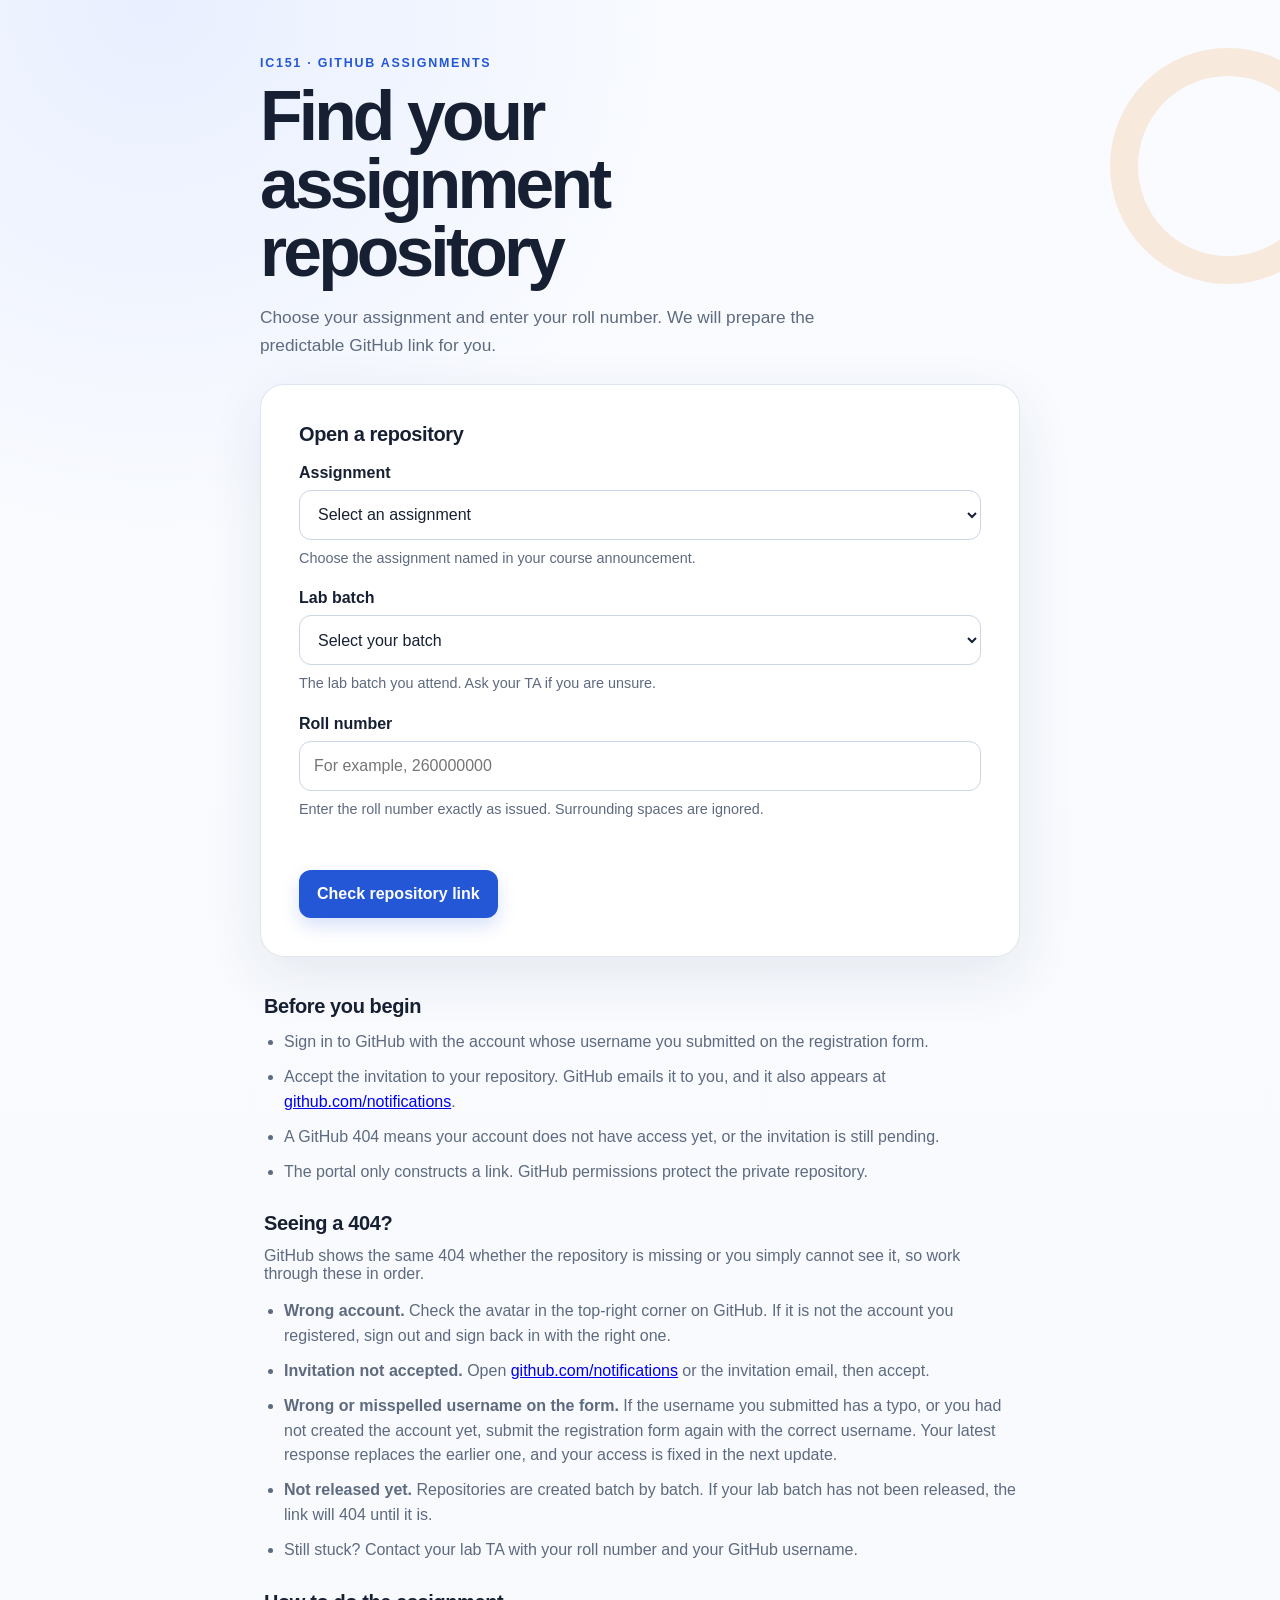
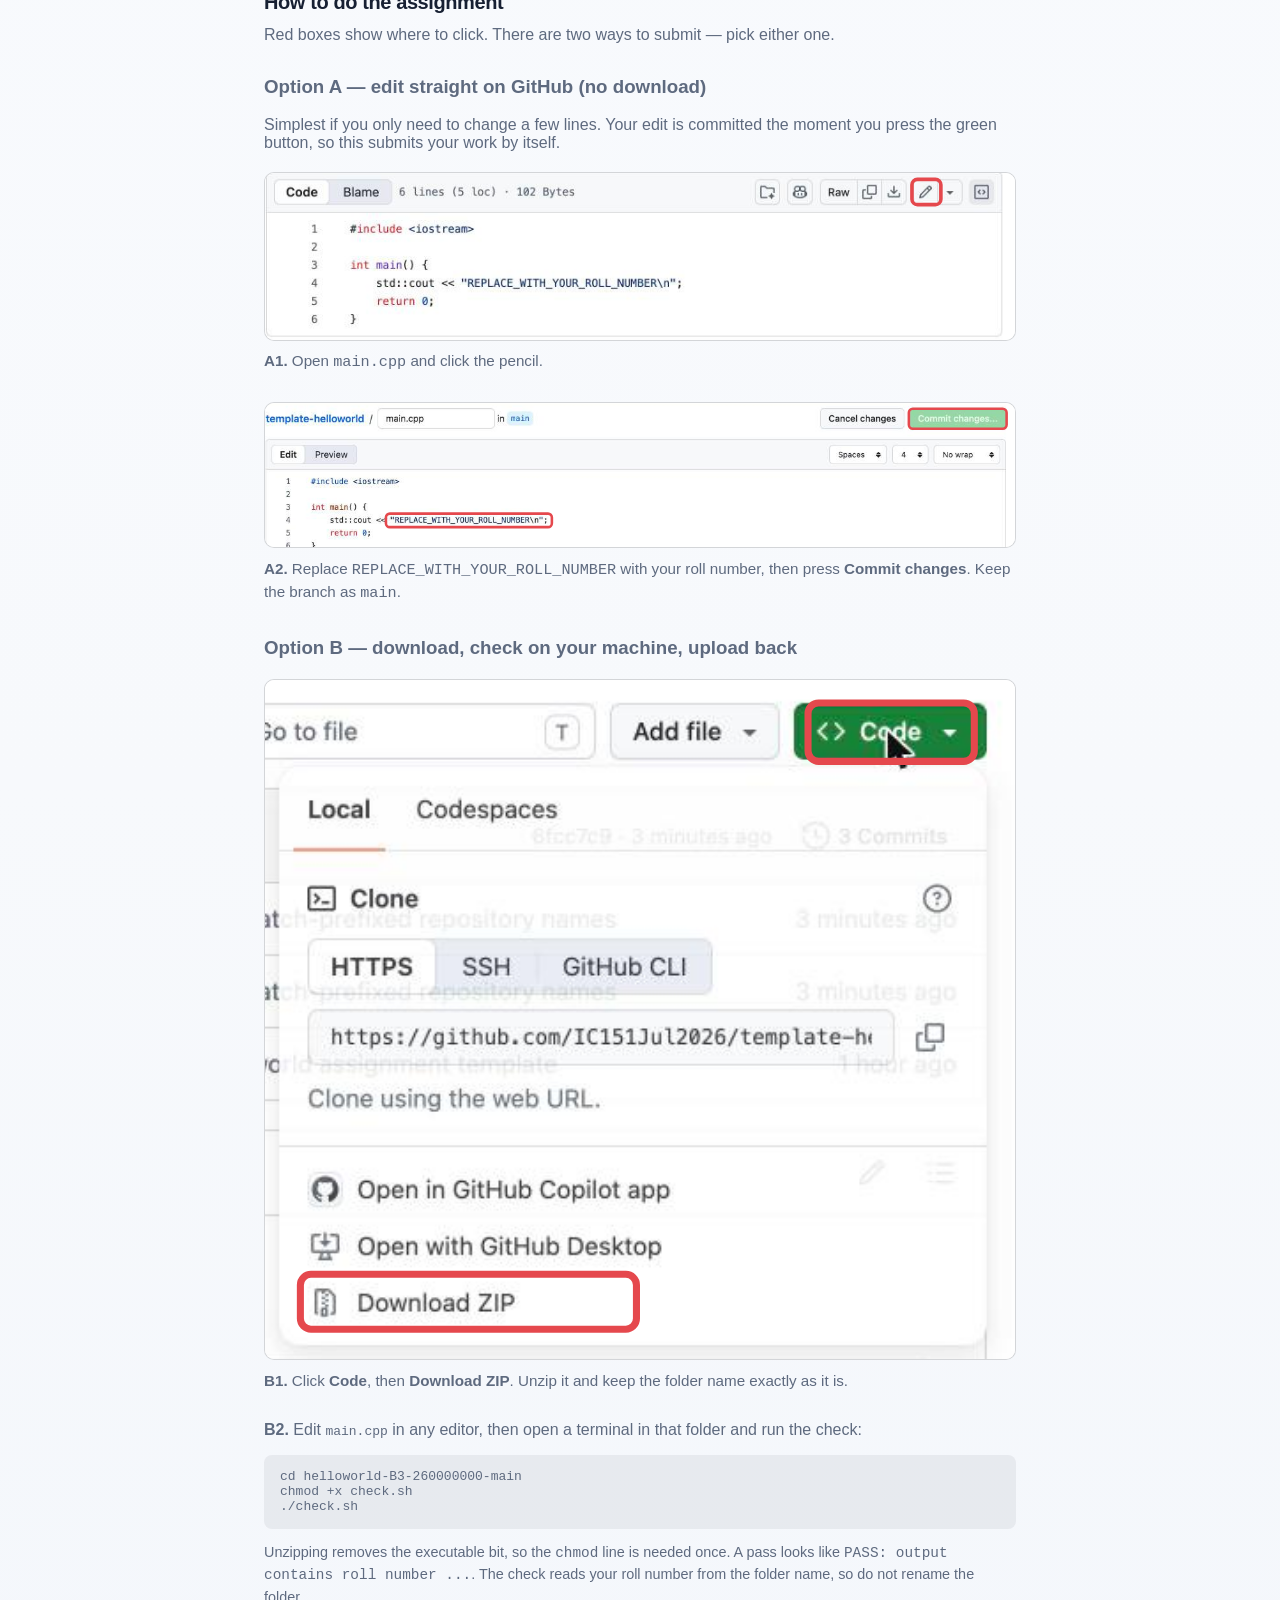
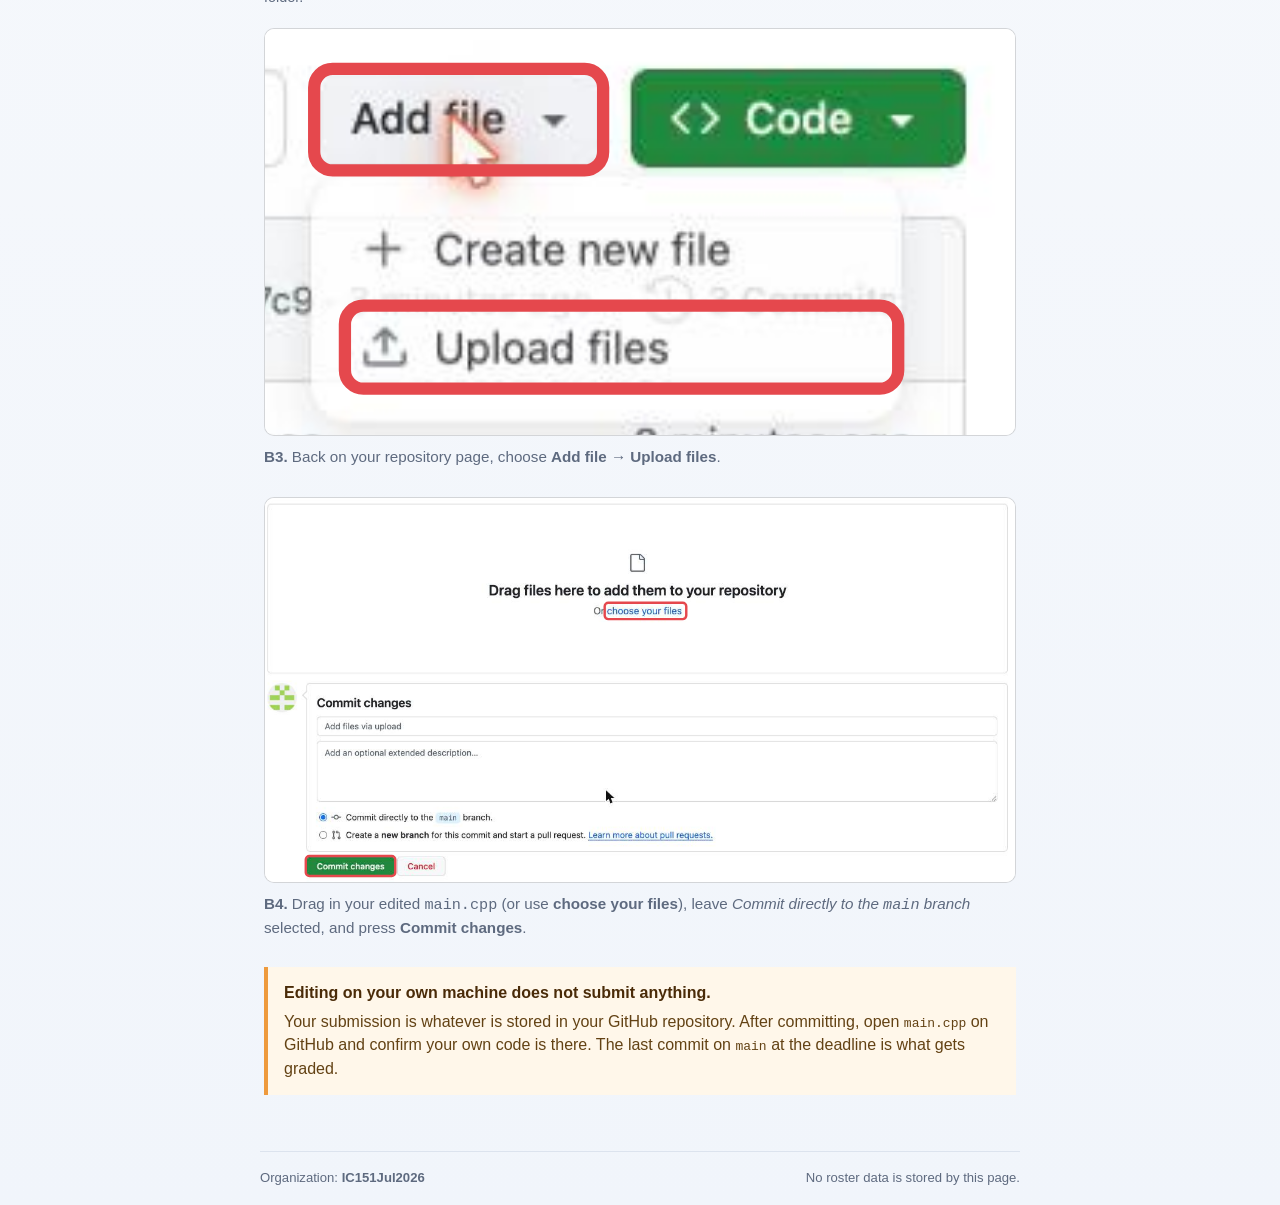
==== index.html @ ae9ca1c3 "Update assignment portal" ====
<!doctype html>
<html lang="en">
  <head>
    <meta charset="utf-8">
    <meta name="viewport" content="width=device-width, initial-scale=1">
    <meta name="description" content="IC151 assignment repository portal">
    <title>IC151 assignment portal</title>
    <link rel="stylesheet" href="styles.css">
  </head>
  <body>
    <main class="page-shell">
      <section class="hero" aria-labelledby="page-title">
        <p class="eyebrow">IC151 · GitHub assignments</p>
        <h1 id="page-title">Find your assignment repository</h1>
        <p class="intro">Choose your assignment and enter your roll number. We will prepare the predictable GitHub link for you.</p>
      </section>
      <section class="card" aria-labelledby="form-title">
        <h2 id="form-title">Open a repository</h2>
        <form id="repository-form" novalidate>
          <label for="assignment">Assignment</label>
          <select id="assignment" name="assignment" required>
            <option value="">Select an assignment</option>
          </select>
          <p id="assignment-help" class="field-help">Choose the assignment named in your course announcement.</p>
          <label for="batch">Lab batch</label>
          <select id="batch" name="batch" required><option value="">Select your batch</option><option value="A1">A1</option><option value="A2">A2</option><option value="A3">A3</option><option value="A4">A4</option><option value="B1">B1</option><option value="B2">B2</option><option value="B3">B3</option><option value="B4">B4</option></select>
          <p id="batch-help" class="field-help">The lab batch you attend. Ask your TA if you are unsure.</p>
          <label for="roll">Roll number</label>
          <input id="roll" name="roll" type="text" inputmode="text" autocomplete="off" spellcheck="false" placeholder="For example, 260000000" required aria-describedby="roll-help form-status">
          <p id="roll-help" class="field-help">Enter the roll number exactly as issued. Surrounding spaces are ignored.</p>
          <p id="form-status" class="status" role="status" aria-live="polite"></p>
          <button type="submit" class="primary-button">Check repository link</button>
        </form>
      </section>
      <section id="confirmation" class="card confirmation" aria-labelledby="confirmation-title" hidden>
        <p class="eyebrow">Confirm before opening</p>
        <h2 id="confirmation-title">Your private GitHub repository</h2>
        <p id="confirmation-copy"></p>
        <p class="repository-link-wrap"><a id="repository-link" href="#" target="_blank" rel="noopener noreferrer"></a></p>
        <div class="notice"><strong>Sign in with your registered GitHub account.</strong><span>If you have not accepted your repository invitation yet, GitHub may show a 404 until you do.</span></div>
        <div class="button-row"><button id="back-button" type="button" class="secondary-button">Back</button><a id="continue-link" class="primary-button button-link" href="#" target="_blank" rel="noopener noreferrer">Continue to GitHub</a></div>
      </section>
      <section class="instructions" aria-labelledby="instructions-title">
        <h2 id="instructions-title">Before you begin</h2>
        <ul>
          <li>Sign in to GitHub with the account whose username you submitted on the registration form.</li>
          <li>Accept the invitation to your repository. GitHub emails it to you, and it also appears at <a href="https://github.com/notifications" target="_blank" rel="noopener noreferrer">github.com/notifications</a>.</li>
          <li>A GitHub 404 means your account does not have access yet, or the invitation is still pending.</li>
          <li>The portal only constructs a link. GitHub permissions protect the private repository.</li>
        </ul>
      </section>
      <section class="instructions" aria-labelledby="trouble-title">
        <h2 id="trouble-title">Seeing a 404?</h2>
        <p>GitHub shows the same 404 whether the repository is missing or you simply cannot see it, so work through these in order.</p>
        <ul>
          <li><strong>Wrong account.</strong> Check the avatar in the top-right corner on GitHub. If it is not the account you registered, sign out and sign back in with the right one.</li>
          <li><strong>Invitation not accepted.</strong> Open <a href="https://github.com/notifications" target="_blank" rel="noopener noreferrer">github.com/notifications</a> or the invitation email, then accept.</li>
          <li><strong>Wrong or misspelled username on the form.</strong> If the username you submitted has a typo, or you had not created the account yet, submit the registration form again with the correct username. Your latest response replaces the earlier one, and your access is fixed in the next update.</li>
          <li><strong>Not released yet.</strong> Repositories are created batch by batch. If your lab batch has not been released, the link will 404 until it is.</li>
          <li>Still stuck? Contact your lab TA with your roll number and your GitHub username.</li>
        </ul>
      </section>
      <section class="instructions" aria-labelledby="howto-title">
        <h2 id="howto-title">How to do the assignment</h2>
        <p>Red boxes show where to click. There are two ways to submit &mdash; pick either one.</p>

        <h3>Option A &mdash; edit straight on GitHub (no download)</h3>
        <p>Simplest if you only need to change a few lines. Your edit is committed the moment you press the green button, so this submits your work by itself.</p>
        <figure class="shot">
          <svg viewBox="336 228 830 184" role="img" aria-label="The main.cpp file page with the pencil edit button highlighted">
            <image href="assets/edit-pencil.jpg" x="0" y="0" width="1504" height="755"></image>
            <rect fill="none" stroke="#e5484d" stroke-width="4" rx="6"x="1052" y="235" width="32" height="28"></rect>
          </svg>
          <figcaption><strong>A1.</strong> Open <code>main.cpp</code> and click the pencil.</figcaption>
        </figure>
        <figure class="shot">
          <svg viewBox="336 108 1166 224" role="img" aria-label="The GitHub editor with the placeholder text and the Commit changes button highlighted">
            <image href="assets/edit-editor.jpg" x="0" y="0" width="1504" height="755"></image>
            <rect fill="none" stroke="#e5484d" stroke-width="4" rx="6"x="524" y="280" width="258" height="21"></rect>
            <rect fill="none" stroke="#e5484d" stroke-width="4" rx="6"x="1337" y="117" width="152" height="31"></rect>
          </svg>
          <figcaption><strong>A2.</strong> Replace <code>REPLACE_WITH_YOUR_ROLL_NUMBER</code> with your roll number, then press <strong>Commit changes</strong>. Keep the branch as <code>main</code>.</figcaption>
        </figure>

        <h3>Option B &mdash; download, check on your machine, upload back</h3>
        <figure class="shot">
          <svg viewBox="640 180 424 384" role="img" aria-label="The Code button expanded with Download ZIP highlighted">
            <image href="assets/download-zip.jpg" x="0" y="0" width="1504" height="756"></image>
            <rect fill="none" stroke="#e5484d" stroke-width="4" rx="6"x="947" y="193" width="94" height="33"></rect>
            <rect fill="none" stroke="#e5484d" stroke-width="4" rx="6"x="660" y="516" width="190" height="31"></rect>
          </svg>
          <figcaption><strong>B1.</strong> Click <strong>Code</strong>, then <strong>Download ZIP</strong>. Unzip it and keep the folder name exactly as it is.</figcaption>
        </figure>
        <p><strong>B2.</strong> Edit <code>main.cpp</code> in any editor, then open a terminal in that folder and run the check:</p>
        <pre><code>cd helloworld-B3-260000000-main
chmod +x check.sh
./check.sh</code></pre>
        <p class="field-help">Unzipping removes the executable bit, so the <code>chmod</code> line is needed once. A pass looks like <code>PASS: output contains roll number ...</code>. The check reads your roll number from the folder name, so do not rename the folder.</p>
        <figure class="shot">
          <svg viewBox="820 180 244 132" role="img" aria-label="The Add file menu with Upload files highlighted">
            <image href="assets/upload-files.jpg" x="0" y="0" width="1504" height="756"></image>
            <rect fill="none" stroke="#e5484d" stroke-width="4" rx="6"x="836" y="193" width="94" height="33"></rect>
            <rect fill="none" stroke="#e5484d" stroke-width="4" rx="6"x="846" y="270" width="180" height="27"></rect>
          </svg>
          <figcaption><strong>B3.</strong> Back on your repository page, choose <strong>Add file &rarr; Upload files</strong>.</figcaption>
        </figure>
        <figure class="shot">
          <svg viewBox="140 20 1232 632" role="img" aria-label="The upload page with the file chooser and the Commit changes button highlighted">
            <image href="assets/commit-upload.jpg" x="0" y="0" width="1504" height="755"></image>
            <rect fill="none" stroke="#e5484d" stroke-width="4" rx="6"x="698" y="192" width="134" height="27"></rect>
            <rect fill="none" stroke="#e5484d" stroke-width="4" rx="6"x="207" y="608" width="147" height="33"></rect>
          </svg>
          <figcaption><strong>B4.</strong> Drag in your edited <code>main.cpp</code> (or use <strong>choose your files</strong>), leave <em>Commit directly to the <code>main</code> branch</em> selected, and press <strong>Commit changes</strong>.</figcaption>
        </figure>

        <div class="notice">
          <strong>Editing on your own machine does not submit anything.</strong>
          <span>Your submission is whatever is stored in your GitHub repository. After committing, open <code>main.cpp</code> on GitHub and confirm your own code is there. The last commit on <code>main</code> at the deadline is what gets graded.</span>
        </div>
      </section>
      <footer><span>Organization: <strong>IC151Jul2026</strong></span><span>No roster data is stored by this page.</span></footer>
    </main>
    <script>window.PORTAL_CONFIG = {organization: "IC151Jul2026", courseName: "IC151", assignments: [{"id":"helloworld","title":"Hello World"}], repositoryPattern: "{assignment}-{batch}-{roll}", batches: ["A1","A2","A3","A4","B1","B2","B3","B4"]};</script>
    <script src="app.js" defer></script>
  </body>
</html>
---- styles.css ----
:root {
  color-scheme: light;
  --ink: #172033;
  --muted: #5e6a7f;
  --line: #dce3ee;
  --paper: #f7f9fc;
  --card: #ffffff;
  --blue: #2457d6;
  --blue-dark: #1742ae;
  --blue-soft: #eaf0ff;
  --orange: #ee9a3d;
  --danger: #b42318;
  font-family: Inter, ui-sans-serif, -apple-system, BlinkMacSystemFont, "Segoe UI", sans-serif;
}

* { box-sizing: border-box; }

body {
  margin: 0;
  min-width: 320px;
  color: var(--ink);
  background:
    radial-gradient(circle at 12% 0%, #e9efff 0, transparent 34rem),
    linear-gradient(180deg, #f9fbff 0%, var(--paper) 54%, #f1f5fb 100%);
}

body::before {
  content: "";
  position: fixed;
  width: 180px;
  height: 180px;
  right: -66px;
  top: 48px;
  border: 28px solid rgba(238, 154, 61, .18);
  border-radius: 50%;
  pointer-events: none;
}

.page-shell {
  width: min(100% - 32px, 760px);
  margin: 0 auto;
  padding: 56px 0 28px;
}

.hero { margin-bottom: 24px; }

.eyebrow {
  margin: 0 0 12px;
  color: var(--blue);
  font-size: .78rem;
  font-weight: 800;
  letter-spacing: .14em;
  text-transform: uppercase;
}

h1, h2, p { margin-top: 0; }

h1 {
  max-width: 630px;
  margin-bottom: 16px;
  font-size: clamp(2.15rem, 6vw, 4.35rem);
  line-height: .98;
  letter-spacing: -.055em;
}

h2 {
  margin-bottom: 18px;
  font-size: 1.25rem;
  letter-spacing: -.02em;
}

.intro {
  max-width: 570px;
  margin-bottom: 0;
  color: var(--muted);
  font-size: 1.08rem;
  line-height: 1.65;
}

.card {
  position: relative;
  margin-bottom: 20px;
  padding: clamp(22px, 5vw, 38px);
  border: 1px solid rgba(220, 227, 238, .88);
  border-radius: 24px;
  background: rgba(255, 255, 255, .92);
  box-shadow: 0 18px 55px rgba(30, 52, 92, .09);
}

label {
  display: block;
  margin: 20px 0 8px;
  font-weight: 750;
}

label:first-of-type { margin-top: 0; }

select, input {
  width: 100%;
  min-height: 50px;
  padding: 12px 14px;
  border: 1px solid #cbd5e3;
  border-radius: 12px;
  color: var(--ink);
  background: #fff;
  font: inherit;
  font-size: 1rem;
}

select:focus, input:focus, button:focus-visible, a:focus-visible {
  outline: 3px solid rgba(36, 87, 214, .25);
  outline-offset: 2px;
  border-color: var(--blue);
}

select:disabled { color: var(--muted); background: #f3f5f8; }

.field-help {
  margin: 8px 0 0;
  color: var(--muted);
  font-size: .9rem;
  line-height: 1.5;
}

.status {
  min-height: 24px;
  margin: 18px 0 8px;
  color: var(--muted);
  font-size: .92rem;
}

.status.error { color: var(--danger); font-weight: 650; }

button, .button-link {
  display: inline-flex;
  align-items: center;
  justify-content: center;
  min-height: 48px;
  padding: 12px 18px;
  border: 0;
  border-radius: 12px;
  font: inherit;
  font-weight: 750;
  text-decoration: none;
  cursor: pointer;
  transition: transform .15s ease, background .15s ease, box-shadow .15s ease;
}

button:hover, .button-link:hover { transform: translateY(-1px); }

.primary-button {
  color: #fff;
  background: var(--blue);
  box-shadow: 0 8px 18px rgba(36, 87, 214, .18);
}

.primary-button:hover { background: var(--blue-dark); }

.secondary-button {
  color: var(--blue-dark);
  background: var(--blue-soft);
}

.confirmation h2 { margin-bottom: 10px; }
.confirmation p:not(.eyebrow) { color: var(--muted); line-height: 1.55; }

.repository-link-wrap {
  overflow-wrap: anywhere;
  margin: 20px 0;
  padding: 14px;
  border-radius: 12px;
  background: #f2f5fa;
}

.repository-link-wrap a { color: var(--blue-dark); font-weight: 700; }

.notice {
  display: grid;
  gap: 5px;
  margin: 18px 0 22px;
  padding: 14px 16px;
  border-left: 4px solid var(--orange);
  color: #634214;
  background: #fff7ea;
  line-height: 1.45;
}

.notice strong { color: #4a2b08; }

.button-row { display: flex; flex-wrap: wrap; gap: 12px; }

.instructions {
  padding: 18px 4px 10px;
  color: var(--muted);
}

.instructions h2 { color: var(--ink); margin-bottom: 12px; }

.instructions ul {
  display: grid;
  gap: 10px;
  margin: 0;
  padding-left: 20px;
  line-height: 1.55;
}

footer {
  display: flex;
  flex-wrap: wrap;
  justify-content: space-between;
  gap: 12px 24px;
  margin-top: 24px;
  padding-top: 18px;
  border-top: 1px solid var(--line);
  color: var(--muted);
  font-size: .82rem;
}

@media (max-width: 520px) {
  .page-shell { width: min(100% - 24px, 760px); padding-top: 34px; }
  .card { border-radius: 18px; }
  .button-row > * { width: 100%; }
  footer { display: grid; }
}

@media (prefers-reduced-motion: reduce) {
  *, *::before, *::after { scroll-behavior: auto !important; transition: none !important; }
}

/* Screenshot walkthrough. Figures are SVG so the red pointers stay sharp at any
   width and the crop is just a viewBox -- no image editing step to redo. */
.shot {
  margin: 1.25rem 0 1.75rem;
}

.shot svg {
  display: block;
  width: 100%;
  height: auto;
  border: 1px solid rgba(15, 23, 42, 0.18);
  border-radius: 10px;
  background: #fff;
}

.shot .hi {
  fill: none;
  stroke: #e5484d;
  stroke-width: 4;
  rx: 6;
}

.shot figcaption {
  margin-top: 0.6rem;
  font-size: 0.95rem;
  line-height: 1.5;
}

.instructions h3 {
  margin-top: 2rem;
}

.instructions pre {
  overflow-x: auto;
  padding: 0.9rem 1rem;
  border-radius: 8px;
  background: rgba(15, 23, 42, 0.06);
}

@media (prefers-color-scheme: dark) {
  .shot svg { border-color: rgba(148, 163, 184, 0.35); }
  .instructions pre { background: rgba(148, 163, 184, 0.14); }
}
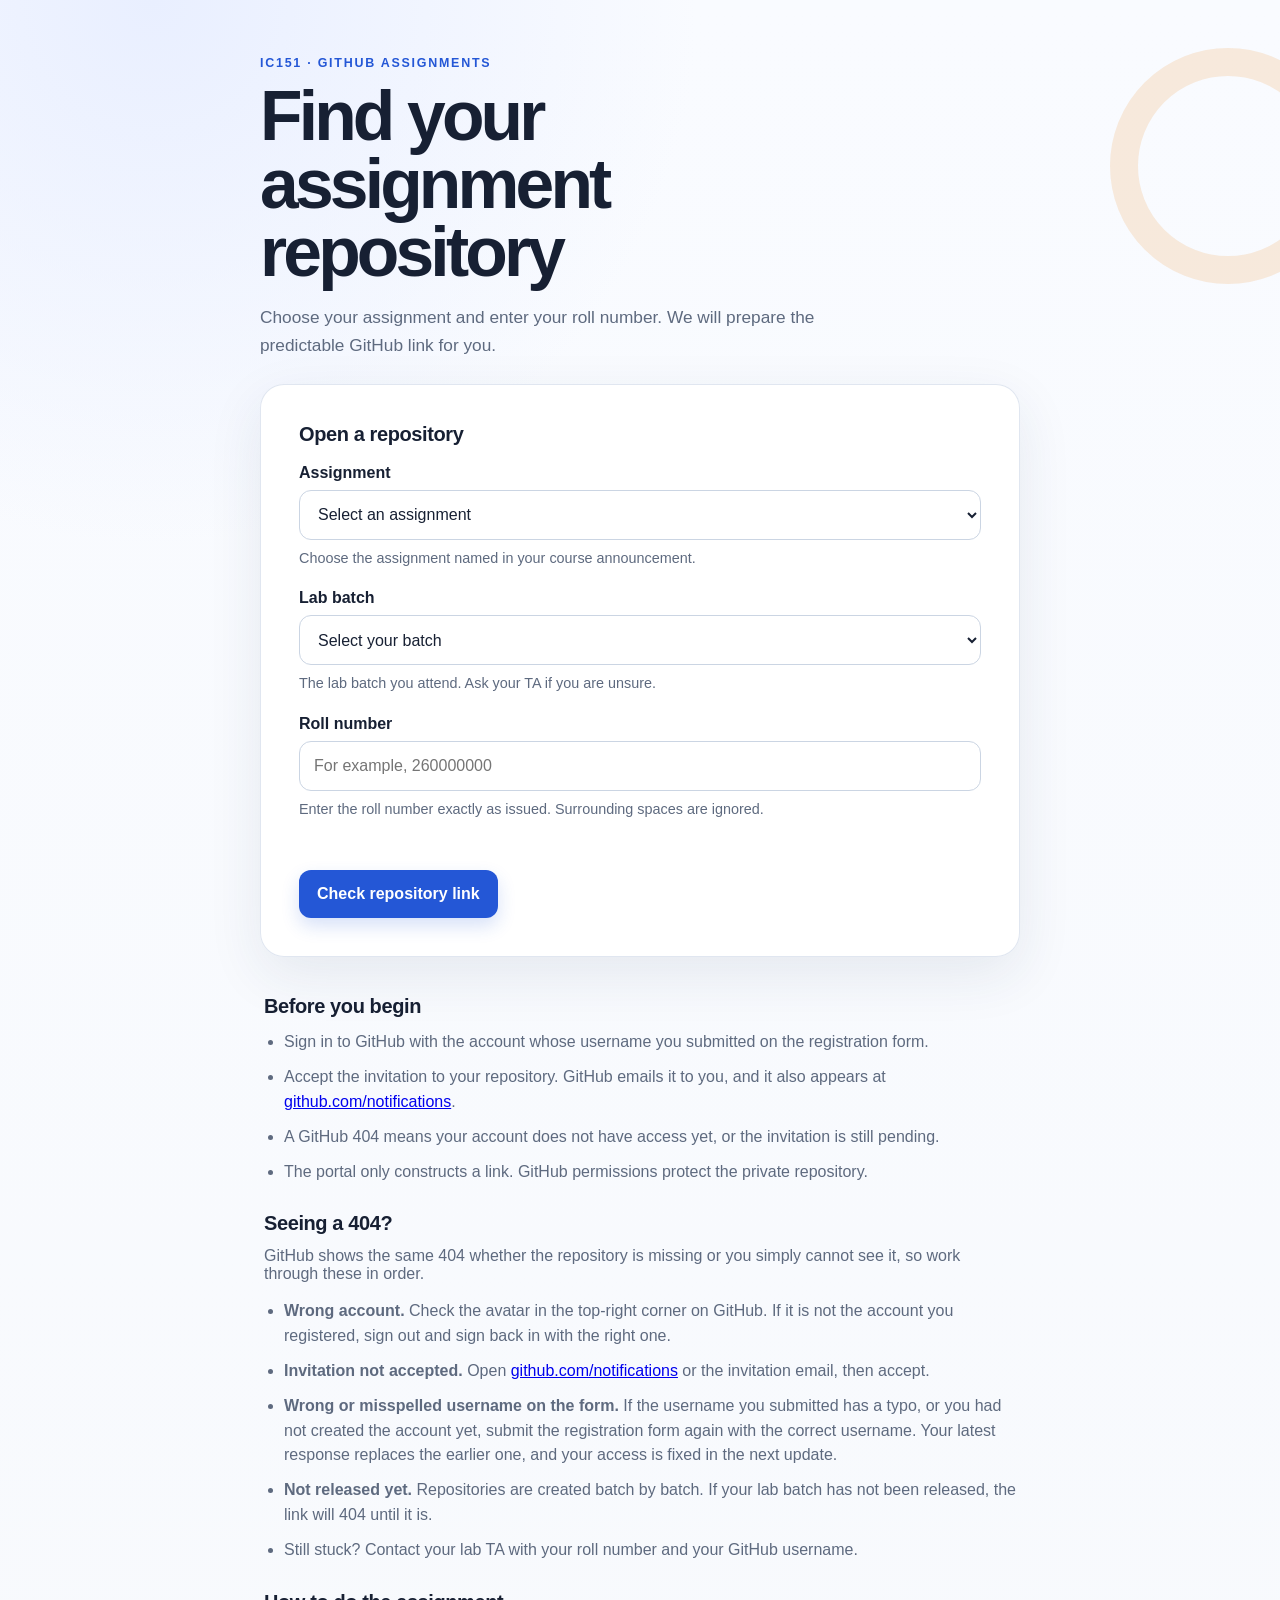
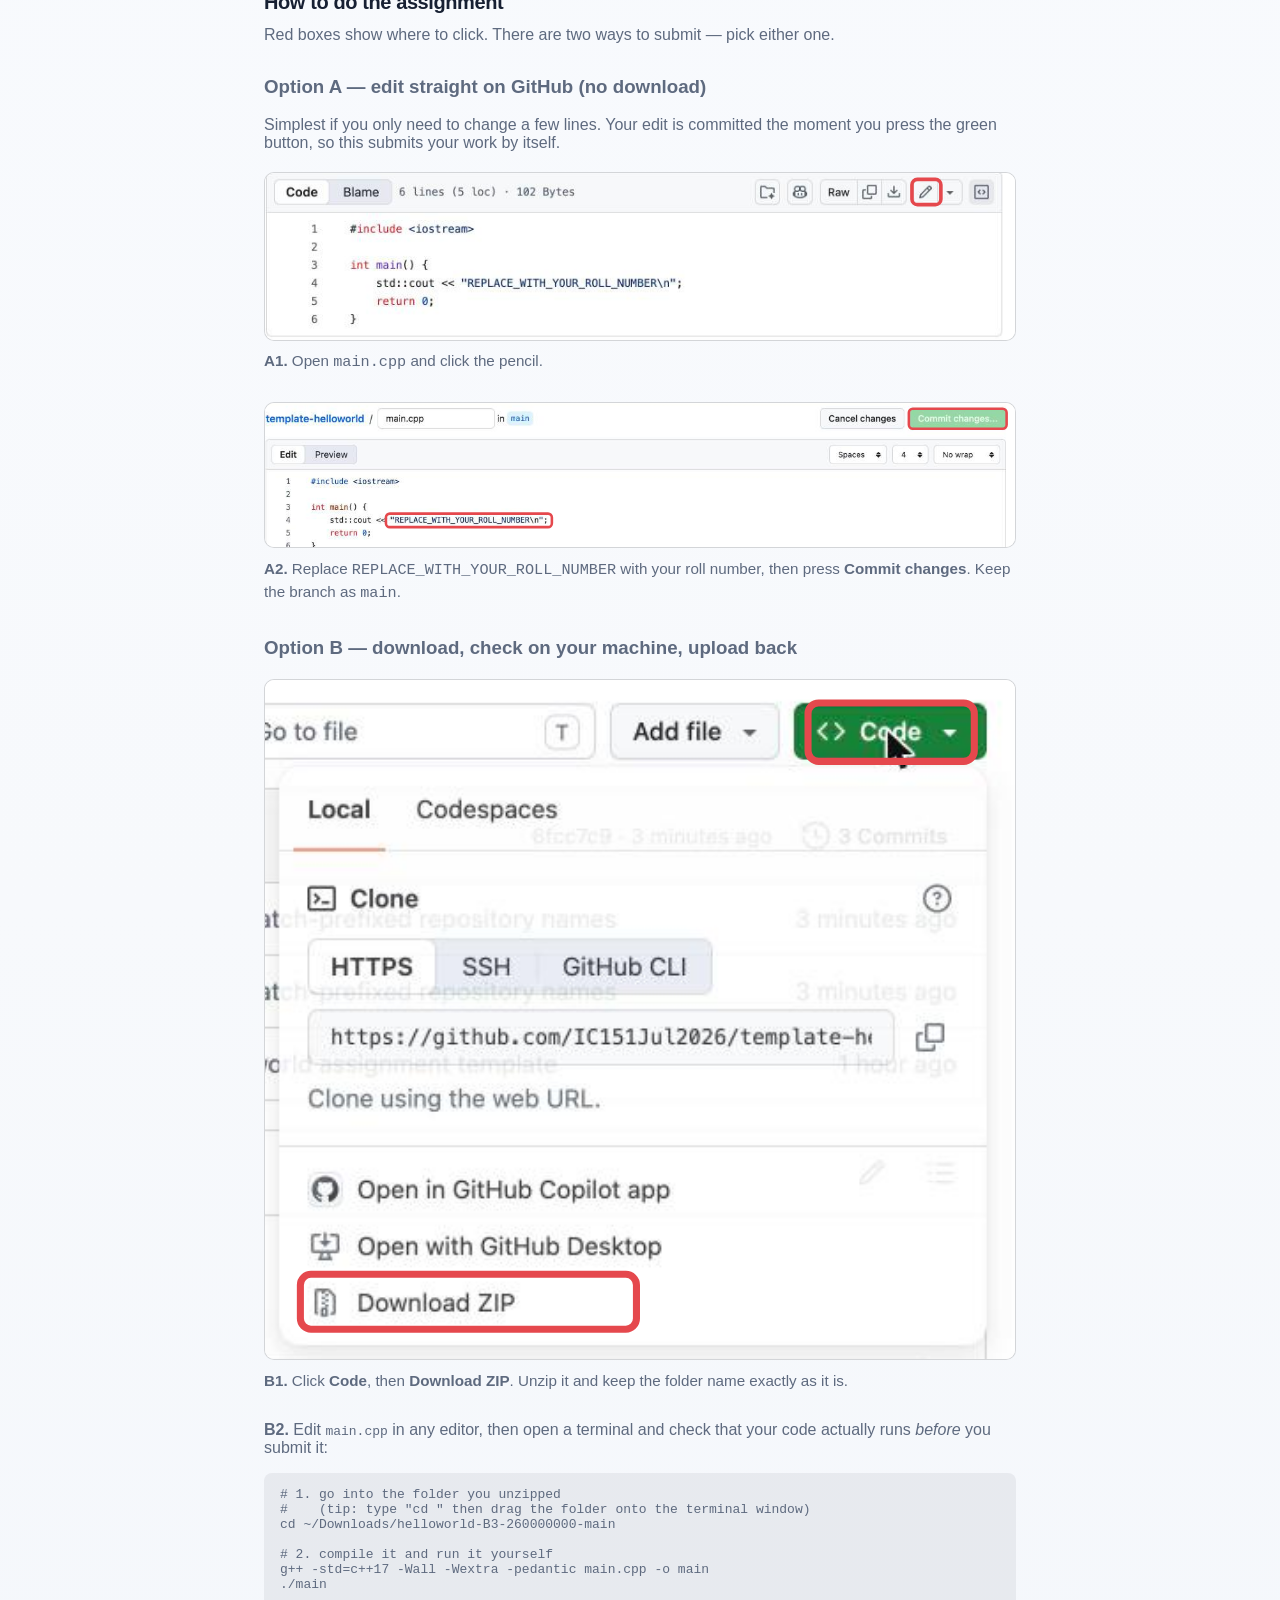
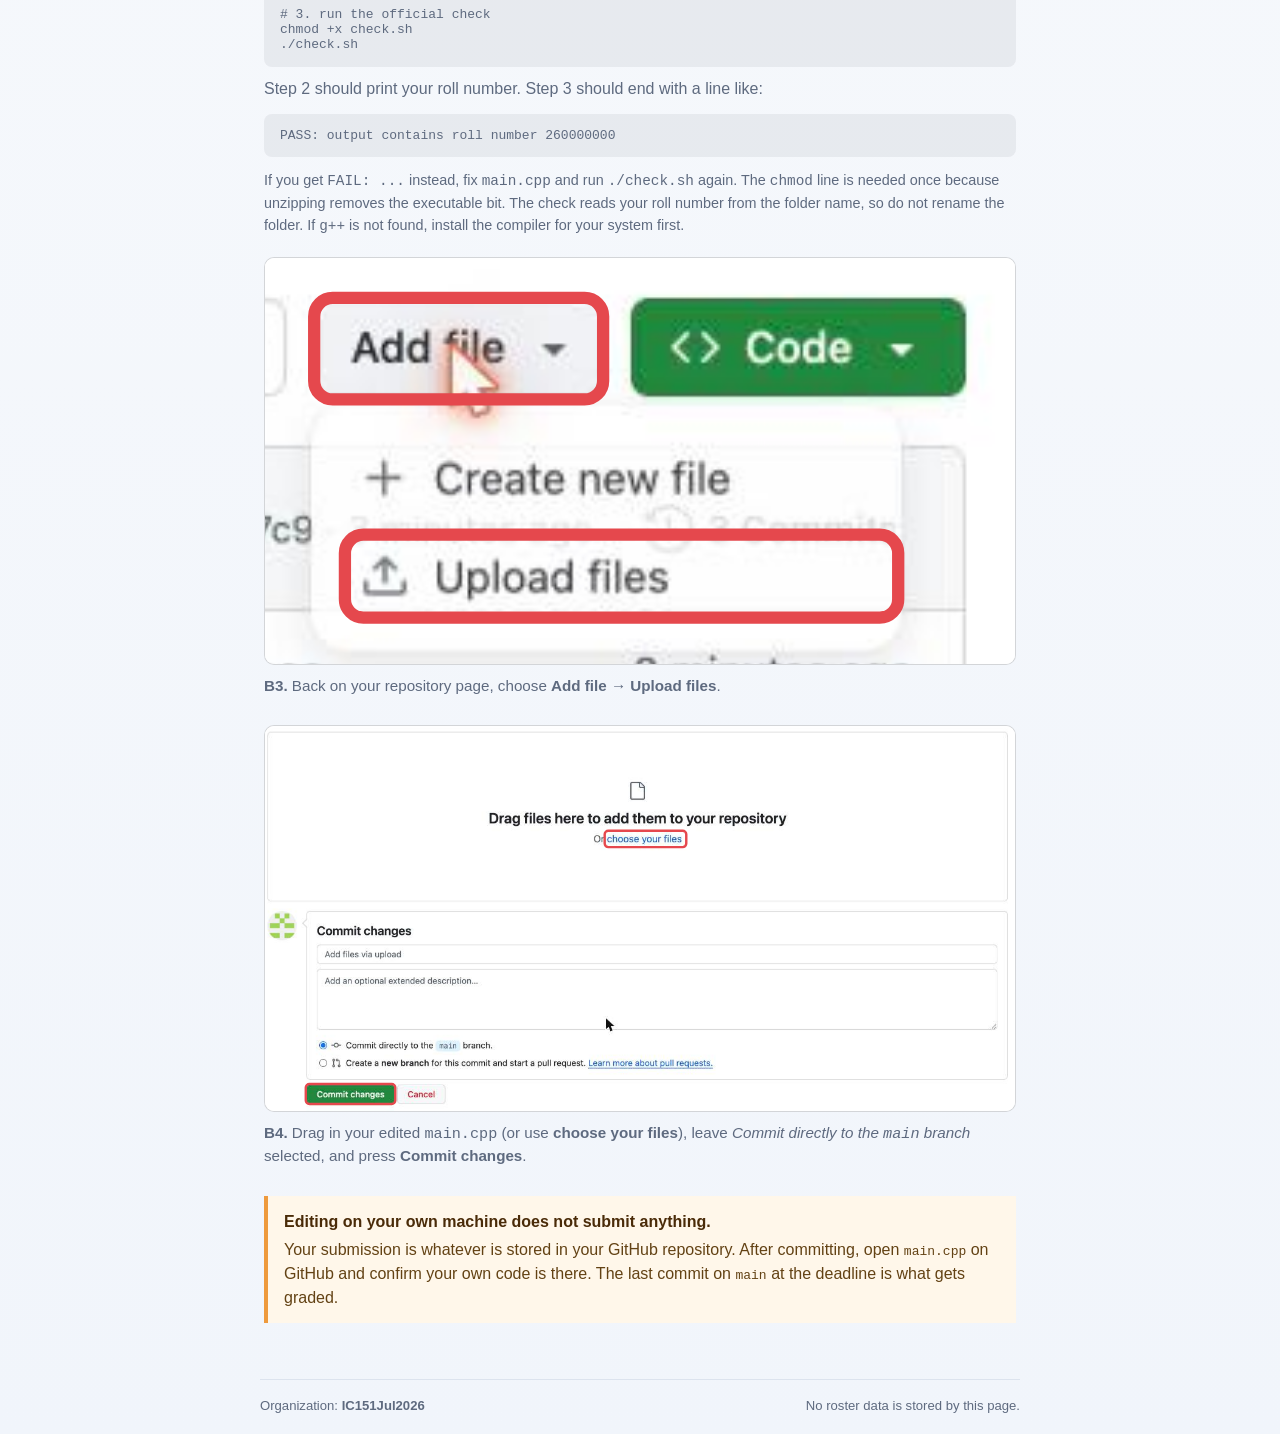
==== commit e44b6347: "Update assignment portal" ====
--- a/index.html
+++ b/index.html
@@ -91,11 +91,21 @@
           </svg>
           <figcaption><strong>B1.</strong> Click <strong>Code</strong>, then <strong>Download ZIP</strong>. Unzip it and keep the folder name exactly as it is.</figcaption>
         </figure>
-        <p><strong>B2.</strong> Edit <code>main.cpp</code> in any editor, then open a terminal in that folder and run the check:</p>
-        <pre><code>cd helloworld-B3-260000000-main
+        <p><strong>B2.</strong> Edit <code>main.cpp</code> in any editor, then open a terminal and check that your code actually runs <em>before</em> you submit it:</p>
+        <pre><code># 1. go into the folder you unzipped
+#    (tip: type "cd " then drag the folder onto the terminal window)
+cd ~/Downloads/helloworld-B3-260000000-main
+
+# 2. compile it and run it yourself
+g++ -std=c++17 -Wall -Wextra -pedantic main.cpp -o main
+./main
+
+# 3. run the official check
 chmod +x check.sh
 ./check.sh</code></pre>
-        <p class="field-help">Unzipping removes the executable bit, so the <code>chmod</code> line is needed once. A pass looks like <code>PASS: output contains roll number ...</code>. The check reads your roll number from the folder name, so do not rename the folder.</p>
+        <p>Step 2 should print your roll number. Step 3 should end with a line like:</p>
+        <pre><code>PASS: output contains roll number 260000000</code></pre>
+        <p class="field-help">If you get <code>FAIL: ...</code> instead, fix <code>main.cpp</code> and run <code>./check.sh</code> again. The <code>chmod</code> line is needed once because unzipping removes the executable bit. The check reads your roll number from the folder name, so do not rename the folder. If <code>g++</code> is not found, install the compiler for your system first.</p>
         <figure class="shot">
           <svg viewBox="820 180 244 132" role="img" aria-label="The Add file menu with Upload files highlighted">
             <image href="assets/upload-files.jpg" x="0" y="0" width="1504" height="756"></image>
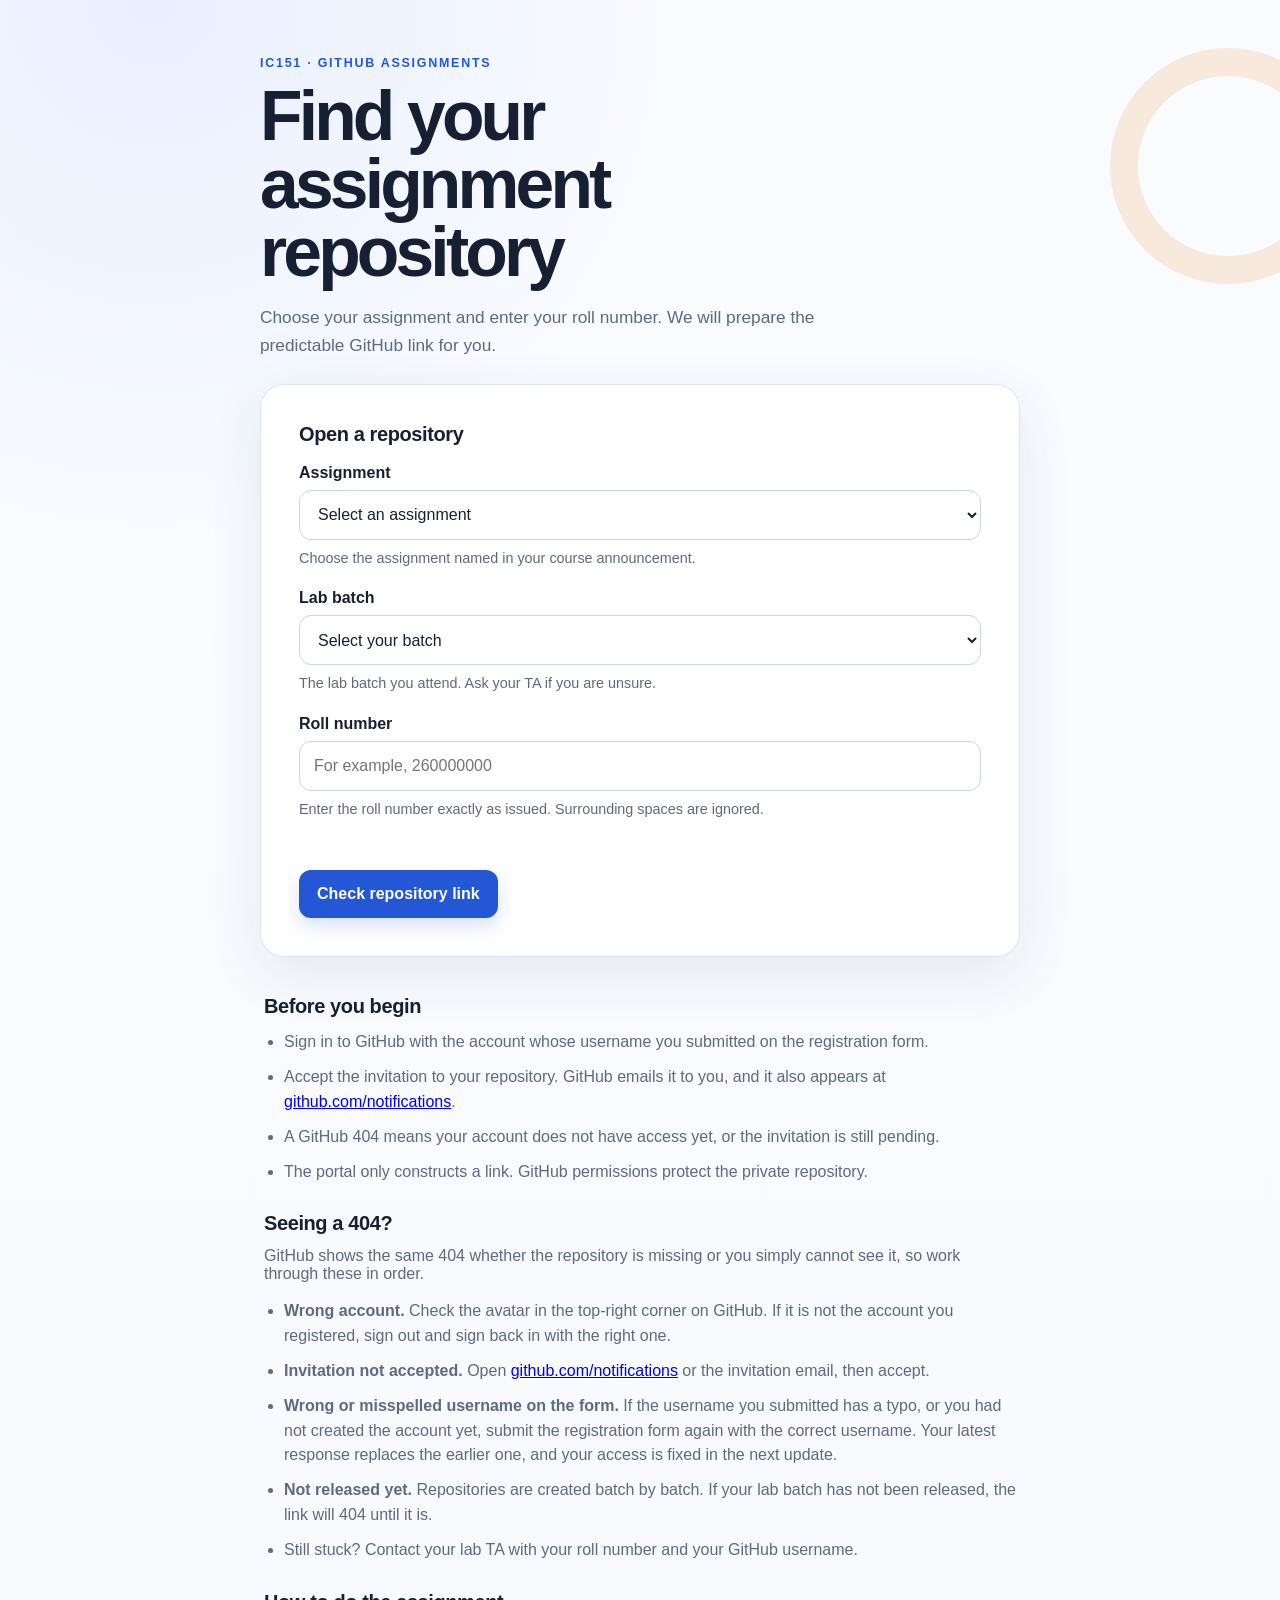
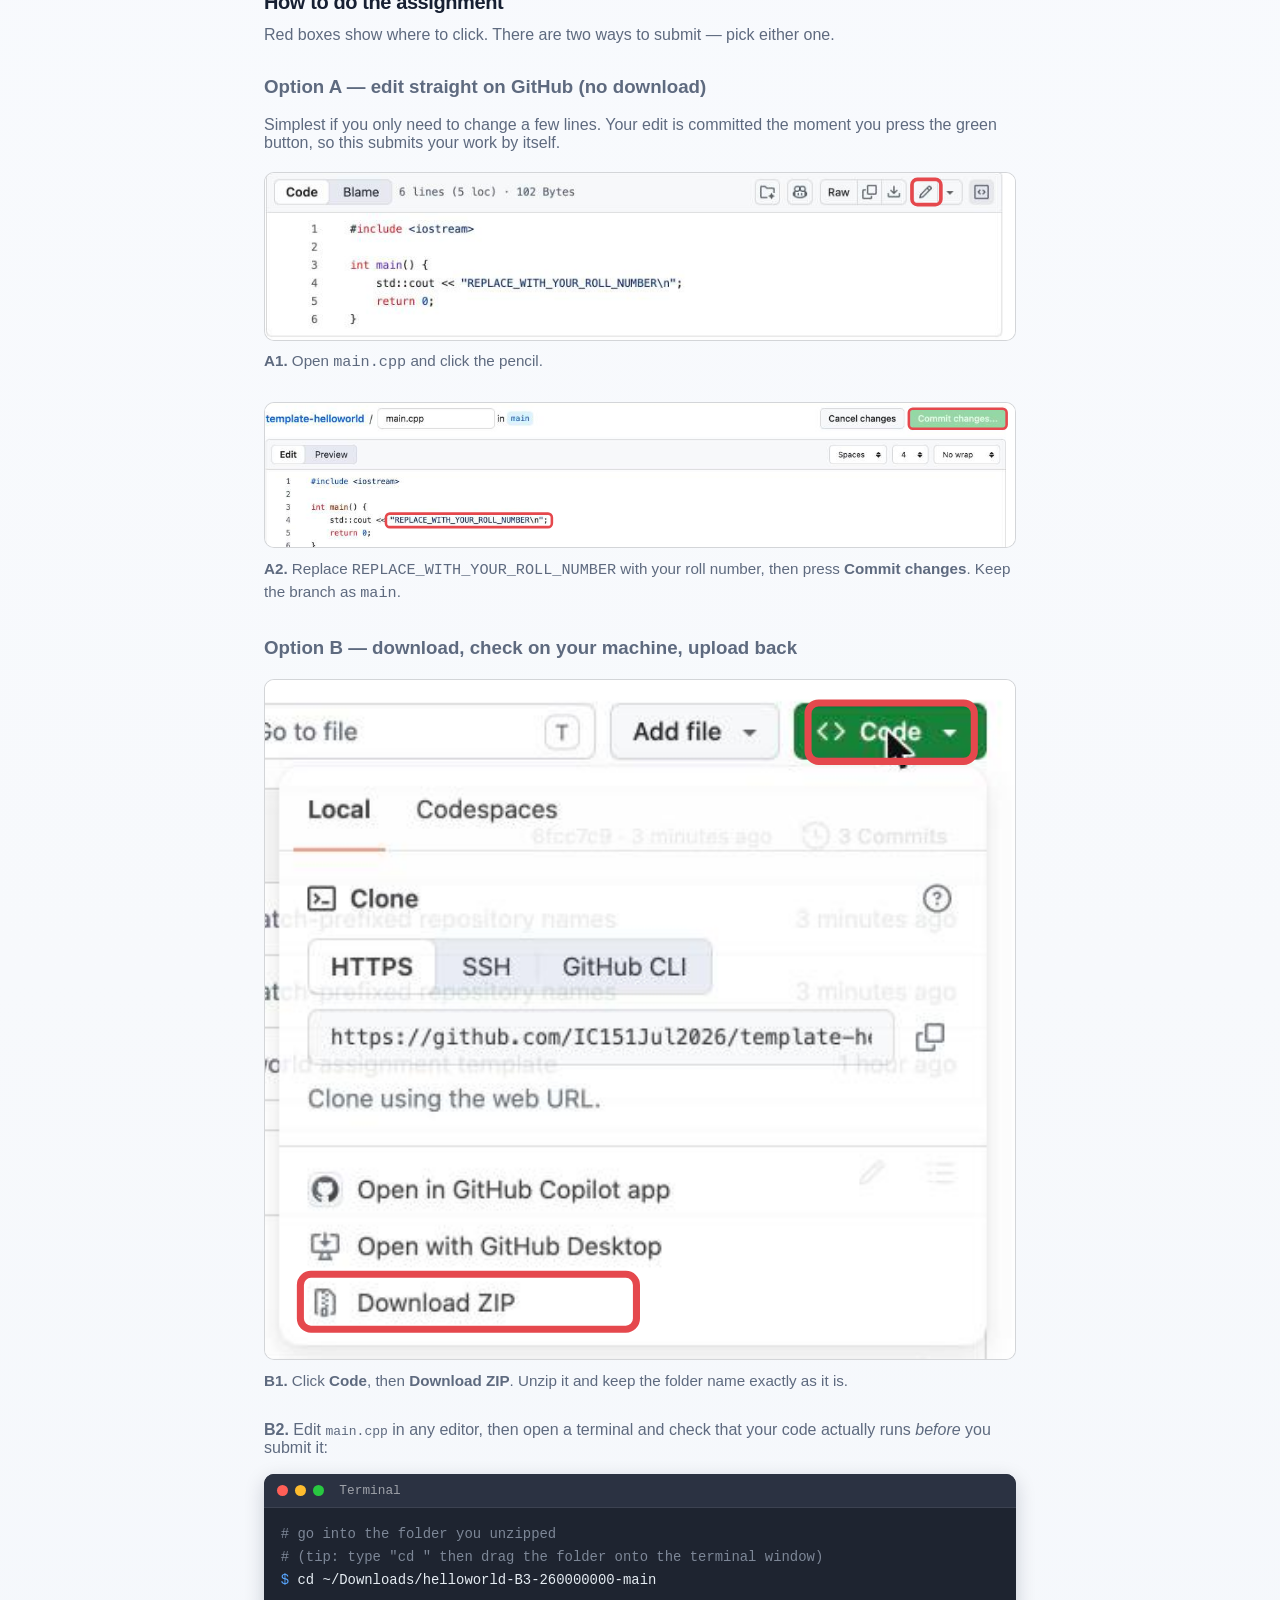
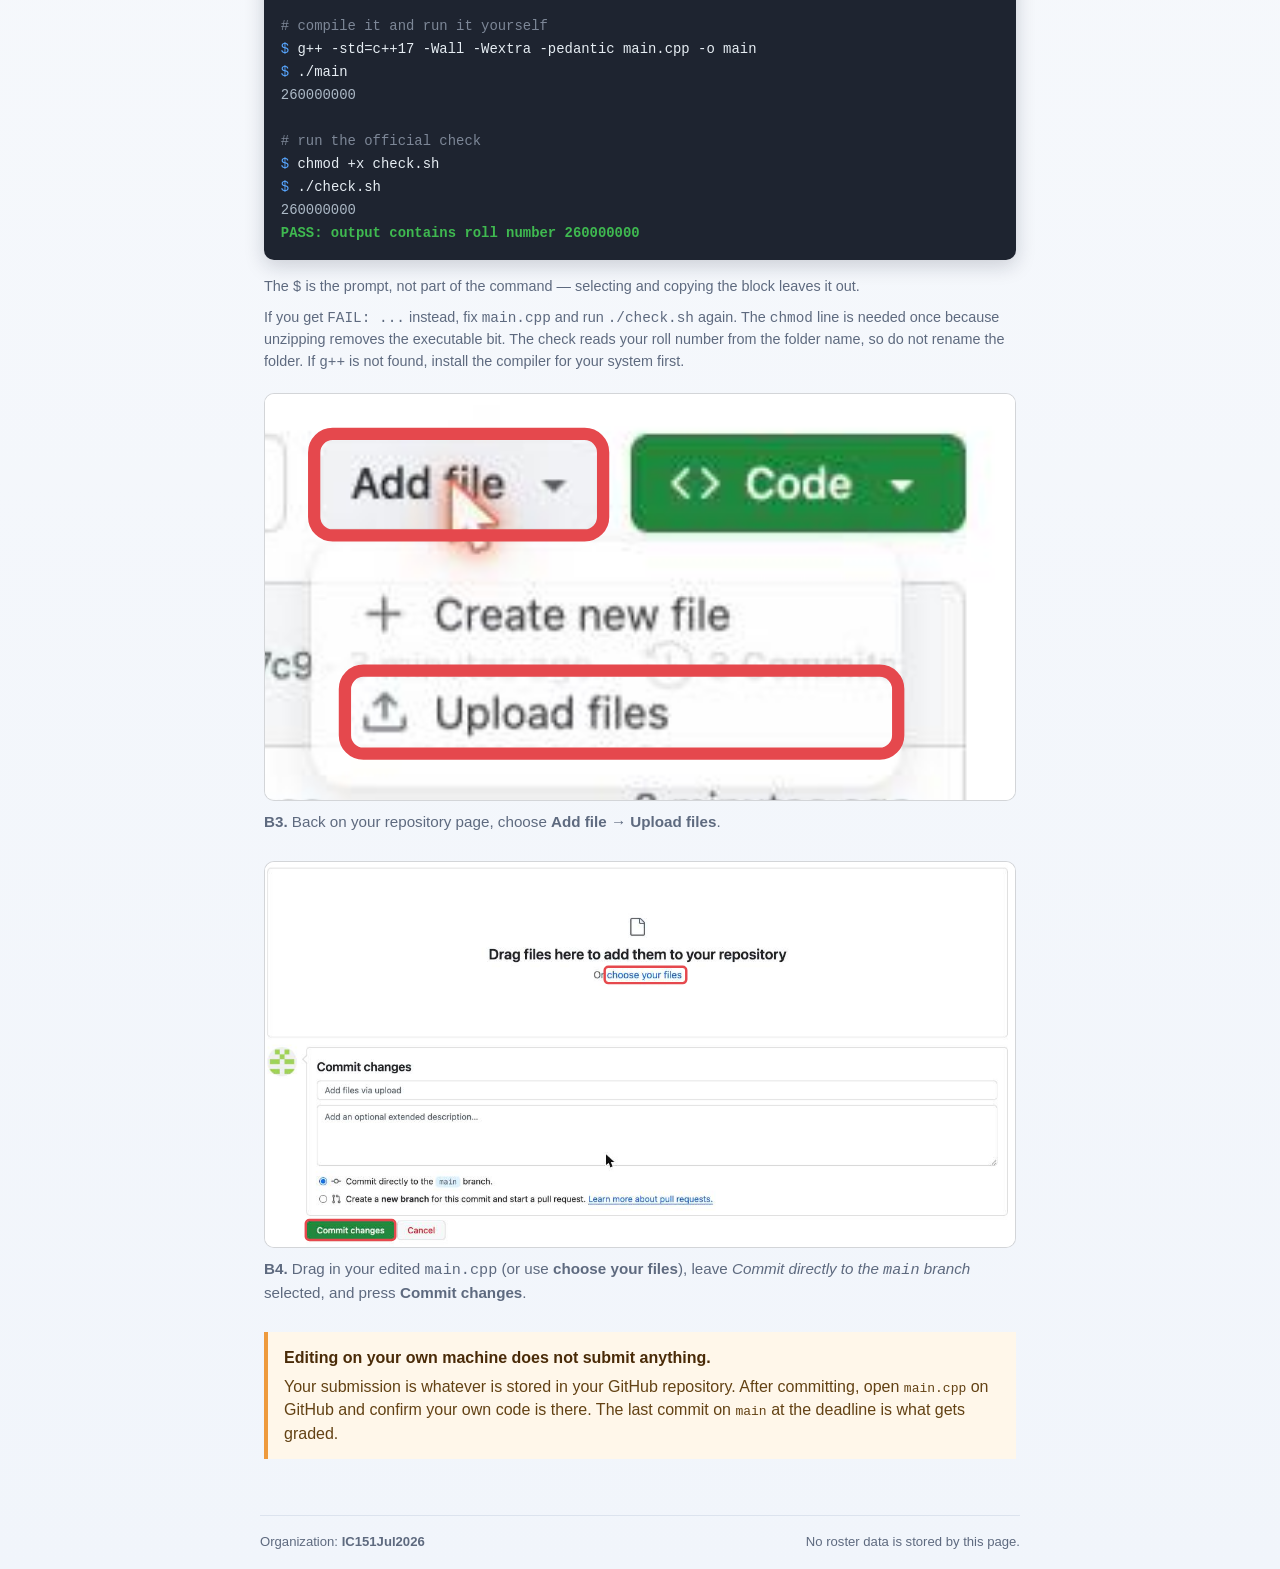
==== commit d5e7a7b2: "Update assignment portal" ====
--- a/index.html
+++ b/index.html
@@ -69,15 +69,15 @@
         <figure class="shot">
           <svg viewBox="336 228 830 184" role="img" aria-label="The main.cpp file page with the pencil edit button highlighted">
             <image href="assets/edit-pencil.jpg" x="0" y="0" width="1504" height="755"></image>
-            <rect fill="none" stroke="#e5484d" stroke-width="4" rx="6"x="1052" y="235" width="32" height="28"></rect>
+            <rect fill="none" stroke="#e5484d" stroke-width="4" rx="6" x="1052" y="235" width="32" height="28"></rect>
           </svg>
           <figcaption><strong>A1.</strong> Open <code>main.cpp</code> and click the pencil.</figcaption>
         </figure>
         <figure class="shot">
           <svg viewBox="336 108 1166 224" role="img" aria-label="The GitHub editor with the placeholder text and the Commit changes button highlighted">
             <image href="assets/edit-editor.jpg" x="0" y="0" width="1504" height="755"></image>
-            <rect fill="none" stroke="#e5484d" stroke-width="4" rx="6"x="524" y="280" width="258" height="21"></rect>
-            <rect fill="none" stroke="#e5484d" stroke-width="4" rx="6"x="1337" y="117" width="152" height="31"></rect>
+            <rect fill="none" stroke="#e5484d" stroke-width="4" rx="6" x="524" y="280" width="258" height="21"></rect>
+            <rect fill="none" stroke="#e5484d" stroke-width="4" rx="6" x="1337" y="117" width="152" height="31"></rect>
           </svg>
           <figcaption><strong>A2.</strong> Replace <code>REPLACE_WITH_YOUR_ROLL_NUMBER</code> with your roll number, then press <strong>Commit changes</strong>. Keep the branch as <code>main</code>.</figcaption>
         </figure>
@@ -86,39 +86,44 @@
         <figure class="shot">
           <svg viewBox="640 180 424 384" role="img" aria-label="The Code button expanded with Download ZIP highlighted">
             <image href="assets/download-zip.jpg" x="0" y="0" width="1504" height="756"></image>
-            <rect fill="none" stroke="#e5484d" stroke-width="4" rx="6"x="947" y="193" width="94" height="33"></rect>
-            <rect fill="none" stroke="#e5484d" stroke-width="4" rx="6"x="660" y="516" width="190" height="31"></rect>
+            <rect fill="none" stroke="#e5484d" stroke-width="4" rx="6" x="947" y="193" width="94" height="33"></rect>
+            <rect fill="none" stroke="#e5484d" stroke-width="4" rx="6" x="660" y="516" width="190" height="31"></rect>
           </svg>
           <figcaption><strong>B1.</strong> Click <strong>Code</strong>, then <strong>Download ZIP</strong>. Unzip it and keep the folder name exactly as it is.</figcaption>
         </figure>
         <p><strong>B2.</strong> Edit <code>main.cpp</code> in any editor, then open a terminal and check that your code actually runs <em>before</em> you submit it:</p>
-        <pre><code># 1. go into the folder you unzipped
-#    (tip: type "cd " then drag the folder onto the terminal window)
-cd ~/Downloads/helloworld-B3-260000000-main
+        <div class="terminal">
+          <div class="terminal-bar" aria-hidden="true"><span class="dot r"></span><span class="dot y"></span><span class="dot g"></span><span class="terminal-title">Terminal</span></div>
+          <pre><code><span class="c"># go into the folder you unzipped</span>
+<span class="c"># (tip: type "cd " then drag the folder onto the terminal window)</span>
+<span class="p">$ </span>cd ~/Downloads/helloworld-B3-260000000-main
 
-# 2. compile it and run it yourself
-g++ -std=c++17 -Wall -Wextra -pedantic main.cpp -o main
-./main
+<span class="c"># compile it and run it yourself</span>
+<span class="p">$ </span>g++ -std=c++17 -Wall -Wextra -pedantic main.cpp -o main
+<span class="p">$ </span>./main
+<span class="o">260000000</span>
 
-# 3. run the official check
-chmod +x check.sh
-./check.sh</code></pre>
-        <p>Step 2 should print your roll number. Step 3 should end with a line like:</p>
-        <pre><code>PASS: output contains roll number 260000000</code></pre>
+<span class="c"># run the official check</span>
+<span class="p">$ </span>chmod +x check.sh
+<span class="p">$ </span>./check.sh
+<span class="o">260000000</span>
+<span class="ok">PASS: output contains roll number 260000000</span></code></pre>
+        </div>
+        <p class="field-help">The <code>$</code> is the prompt, not part of the command &mdash; selecting and copying the block leaves it out.</p>
         <p class="field-help">If you get <code>FAIL: ...</code> instead, fix <code>main.cpp</code> and run <code>./check.sh</code> again. The <code>chmod</code> line is needed once because unzipping removes the executable bit. The check reads your roll number from the folder name, so do not rename the folder. If <code>g++</code> is not found, install the compiler for your system first.</p>
         <figure class="shot">
           <svg viewBox="820 180 244 132" role="img" aria-label="The Add file menu with Upload files highlighted">
             <image href="assets/upload-files.jpg" x="0" y="0" width="1504" height="756"></image>
-            <rect fill="none" stroke="#e5484d" stroke-width="4" rx="6"x="836" y="193" width="94" height="33"></rect>
-            <rect fill="none" stroke="#e5484d" stroke-width="4" rx="6"x="846" y="270" width="180" height="27"></rect>
+            <rect fill="none" stroke="#e5484d" stroke-width="4" rx="6" x="836" y="193" width="94" height="33"></rect>
+            <rect fill="none" stroke="#e5484d" stroke-width="4" rx="6" x="846" y="270" width="180" height="27"></rect>
           </svg>
           <figcaption><strong>B3.</strong> Back on your repository page, choose <strong>Add file &rarr; Upload files</strong>.</figcaption>
         </figure>
         <figure class="shot">
           <svg viewBox="140 20 1232 632" role="img" aria-label="The upload page with the file chooser and the Commit changes button highlighted">
             <image href="assets/commit-upload.jpg" x="0" y="0" width="1504" height="755"></image>
-            <rect fill="none" stroke="#e5484d" stroke-width="4" rx="6"x="698" y="192" width="134" height="27"></rect>
-            <rect fill="none" stroke="#e5484d" stroke-width="4" rx="6"x="207" y="608" width="147" height="33"></rect>
+            <rect fill="none" stroke="#e5484d" stroke-width="4" rx="6" x="698" y="192" width="134" height="27"></rect>
+            <rect fill="none" stroke="#e5484d" stroke-width="4" rx="6" x="207" y="608" width="147" height="33"></rect>
           </svg>
           <figcaption><strong>B4.</strong> Drag in your edited <code>main.cpp</code> (or use <strong>choose your files</strong>), leave <em>Commit directly to the <code>main</code> branch</em> selected, and press <strong>Commit changes</strong>.</figcaption>
         </figure>
--- a/styles.css
+++ b/styles.css
@@ -270,3 +270,71 @@
   .shot svg { border-color: rgba(148, 163, 184, 0.35); }
   .instructions pre { background: rgba(148, 163, 184, 0.14); }
 }
+
+/* Terminal window. Deliberately dark in both colour schemes -- a terminal that
+   turns white in light mode stops reading as a terminal. */
+.terminal {
+  margin: 1.1rem 0 1rem;
+  border-radius: 10px;
+  overflow: hidden;
+  background: #1e2430;
+  box-shadow: 0 6px 20px rgba(15, 23, 42, 0.18);
+}
+
+.terminal-bar {
+  display: flex;
+  align-items: center;
+  gap: 0.45rem;
+  padding: 0.55rem 0.8rem;
+  background: #2b3242;
+  border-bottom: 1px solid rgba(255, 255, 255, 0.08);
+}
+
+.terminal-bar .dot {
+  width: 11px;
+  height: 11px;
+  border-radius: 50%;
+  display: inline-block;
+  flex: none;
+}
+
+.terminal-bar .dot.r { background: #ff5f57; }
+.terminal-bar .dot.y { background: #febc2e; }
+.terminal-bar .dot.g { background: #28c840; }
+
+.terminal-title {
+  margin-left: 0.5rem;
+  color: rgba(255, 255, 255, 0.55);
+  font-size: 0.8rem;
+  font-family: ui-monospace, SFMono-Regular, Menlo, Consolas, monospace;
+}
+
+.instructions .terminal pre,
+.terminal pre {
+  margin: 0;
+  padding: 0.95rem 1.05rem;
+  background: transparent;
+  border-radius: 0;
+  overflow-x: auto;
+  color: #e6edf3;
+  font-family: ui-monospace, SFMono-Regular, Menlo, Consolas, monospace;
+  font-size: 0.87rem;
+  line-height: 1.65;
+}
+
+.terminal code {
+  background: none;
+  color: inherit;
+  padding: 0;
+}
+
+.terminal .c  { color: #7d8797; }
+.terminal .o  { color: #adbac7; }
+.terminal .ok { color: #3fb950; font-weight: 600; }
+
+/* The prompt is shown but never copied, so the block stays paste-safe. */
+.terminal .p {
+  color: #58a6ff;
+  -webkit-user-select: none;
+  user-select: none;
+}
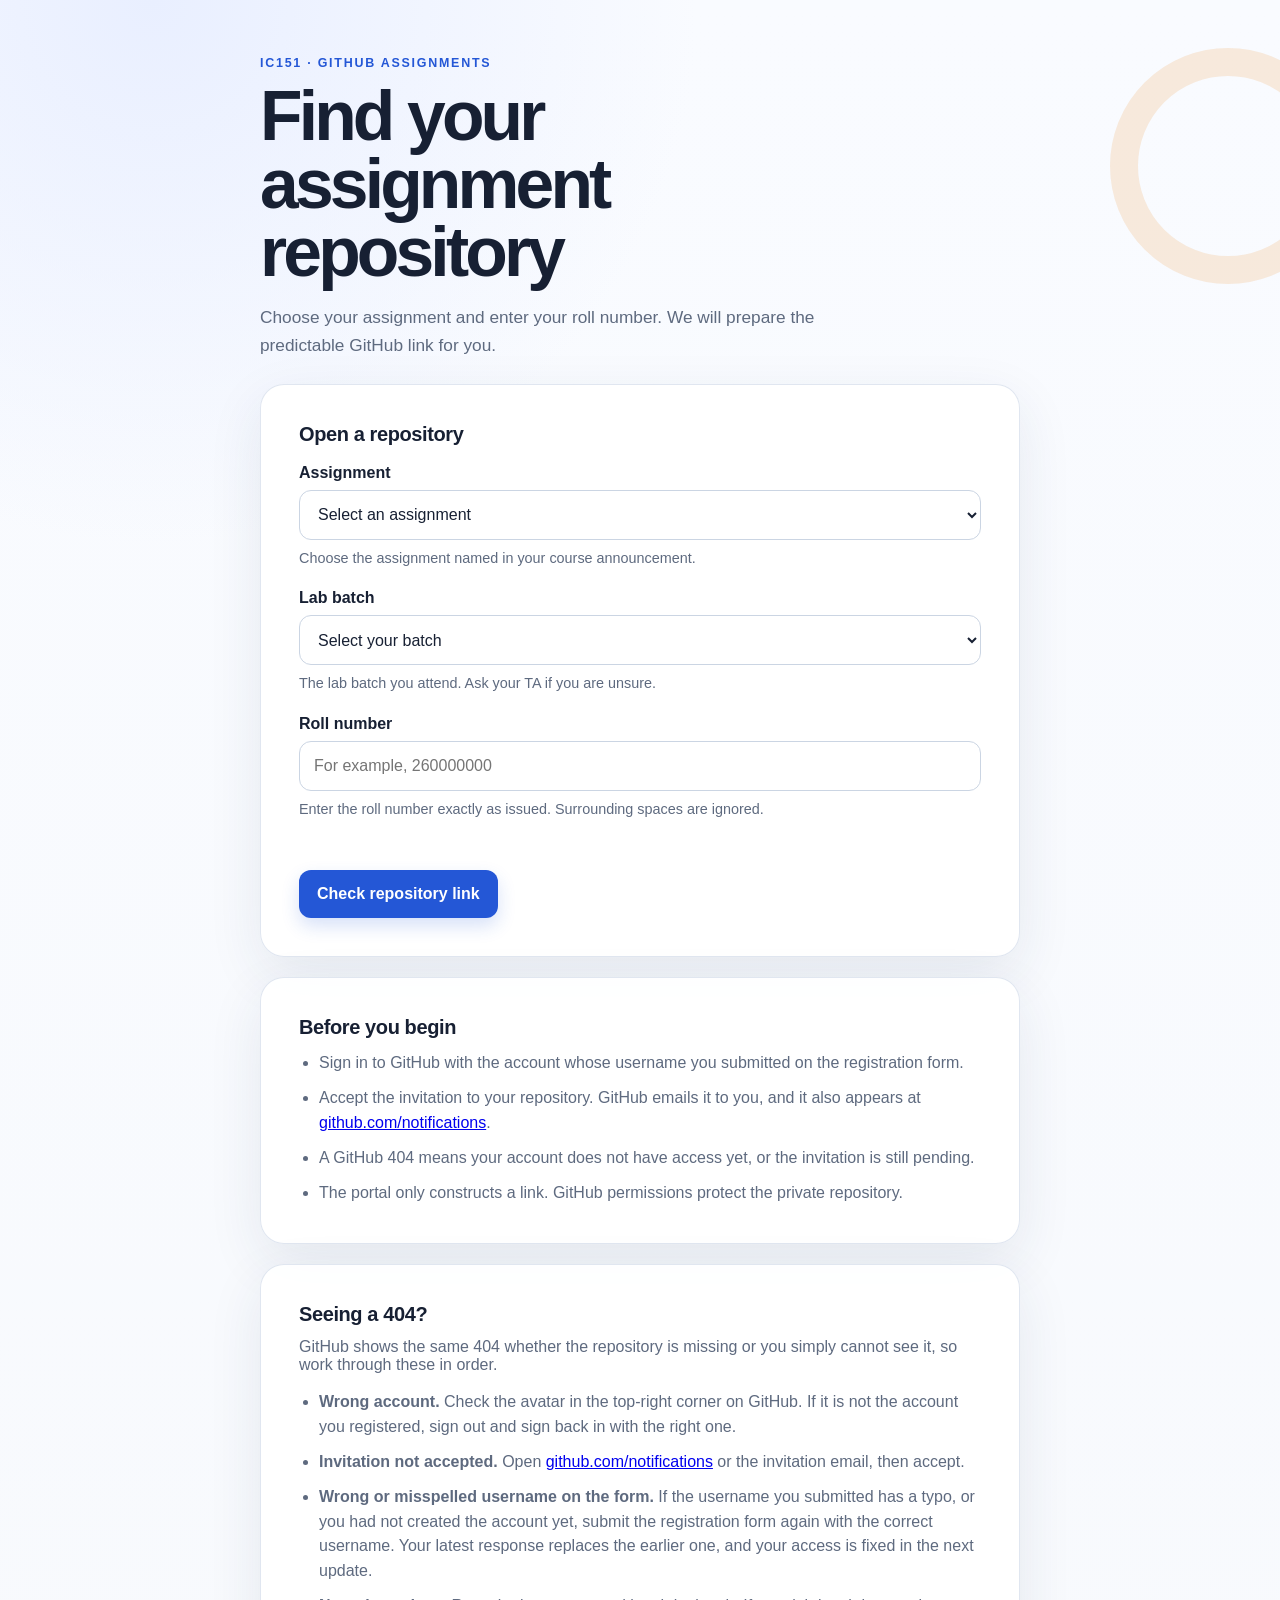
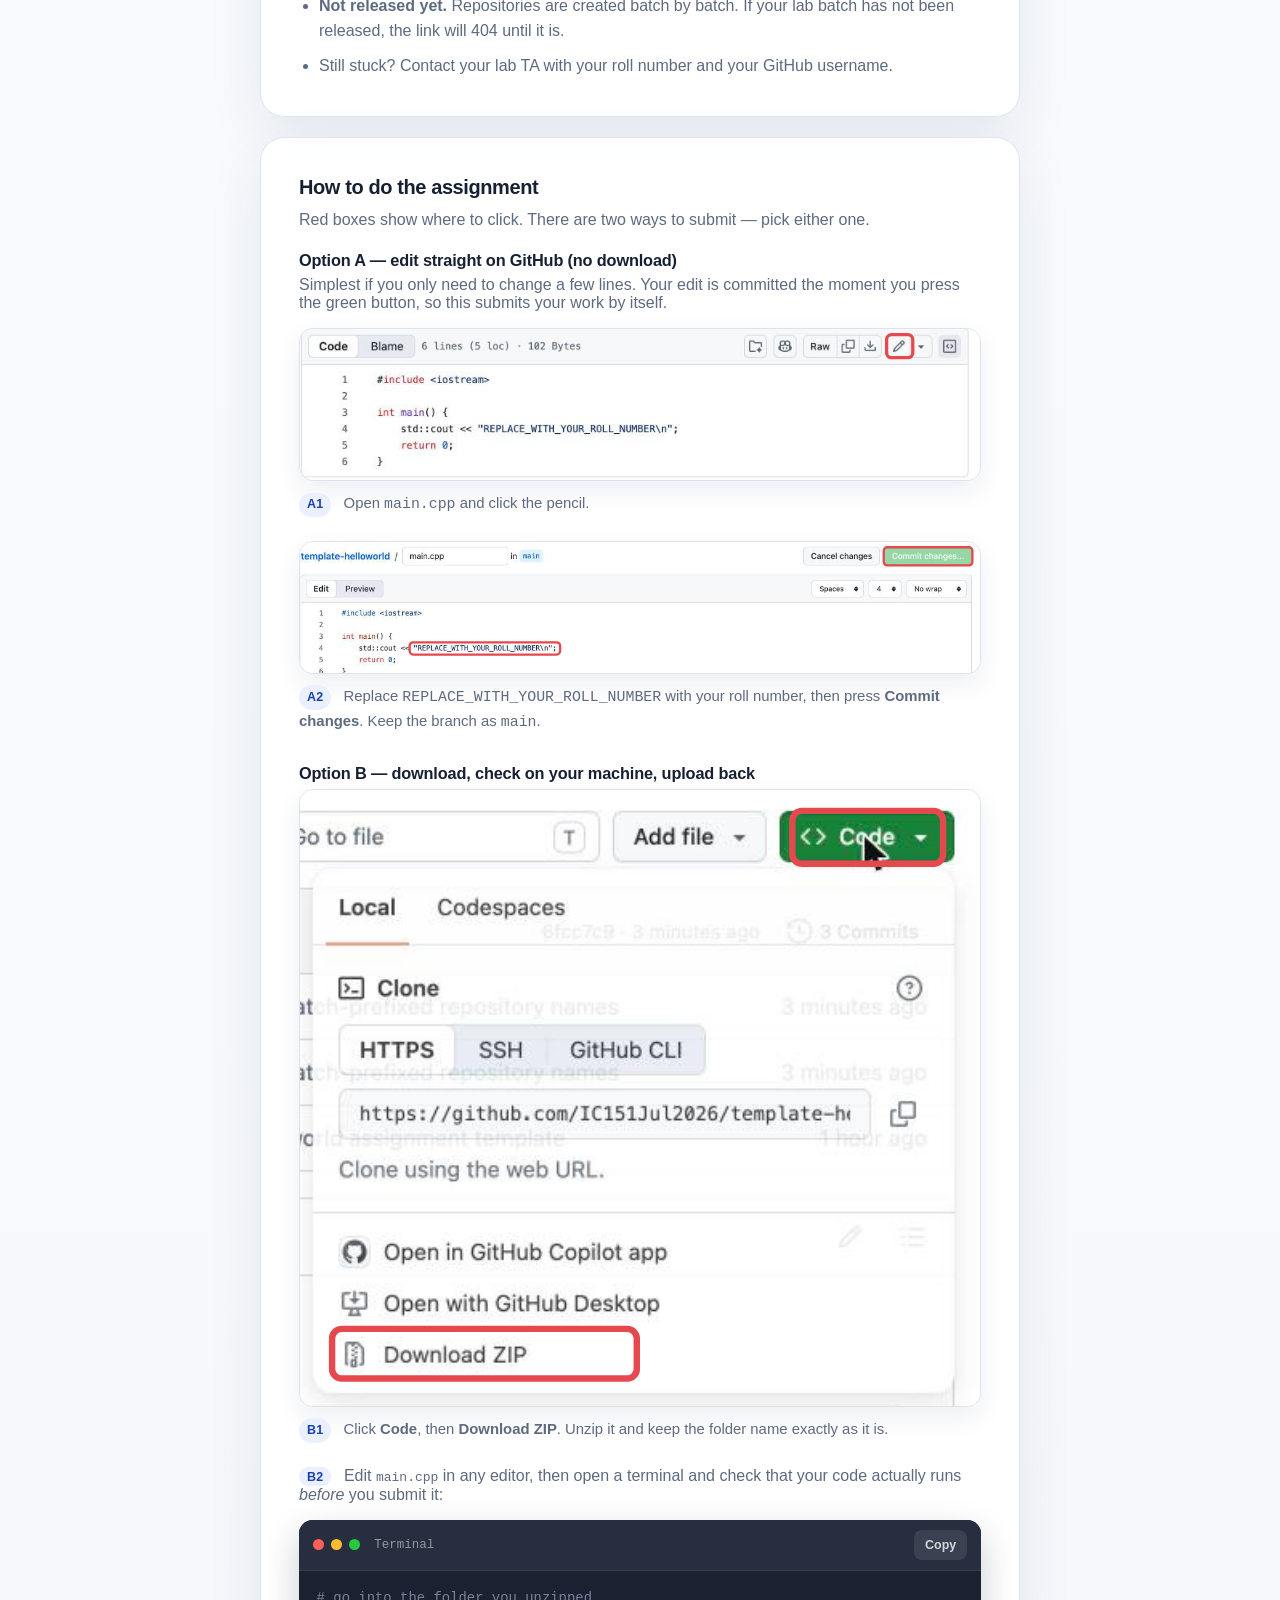
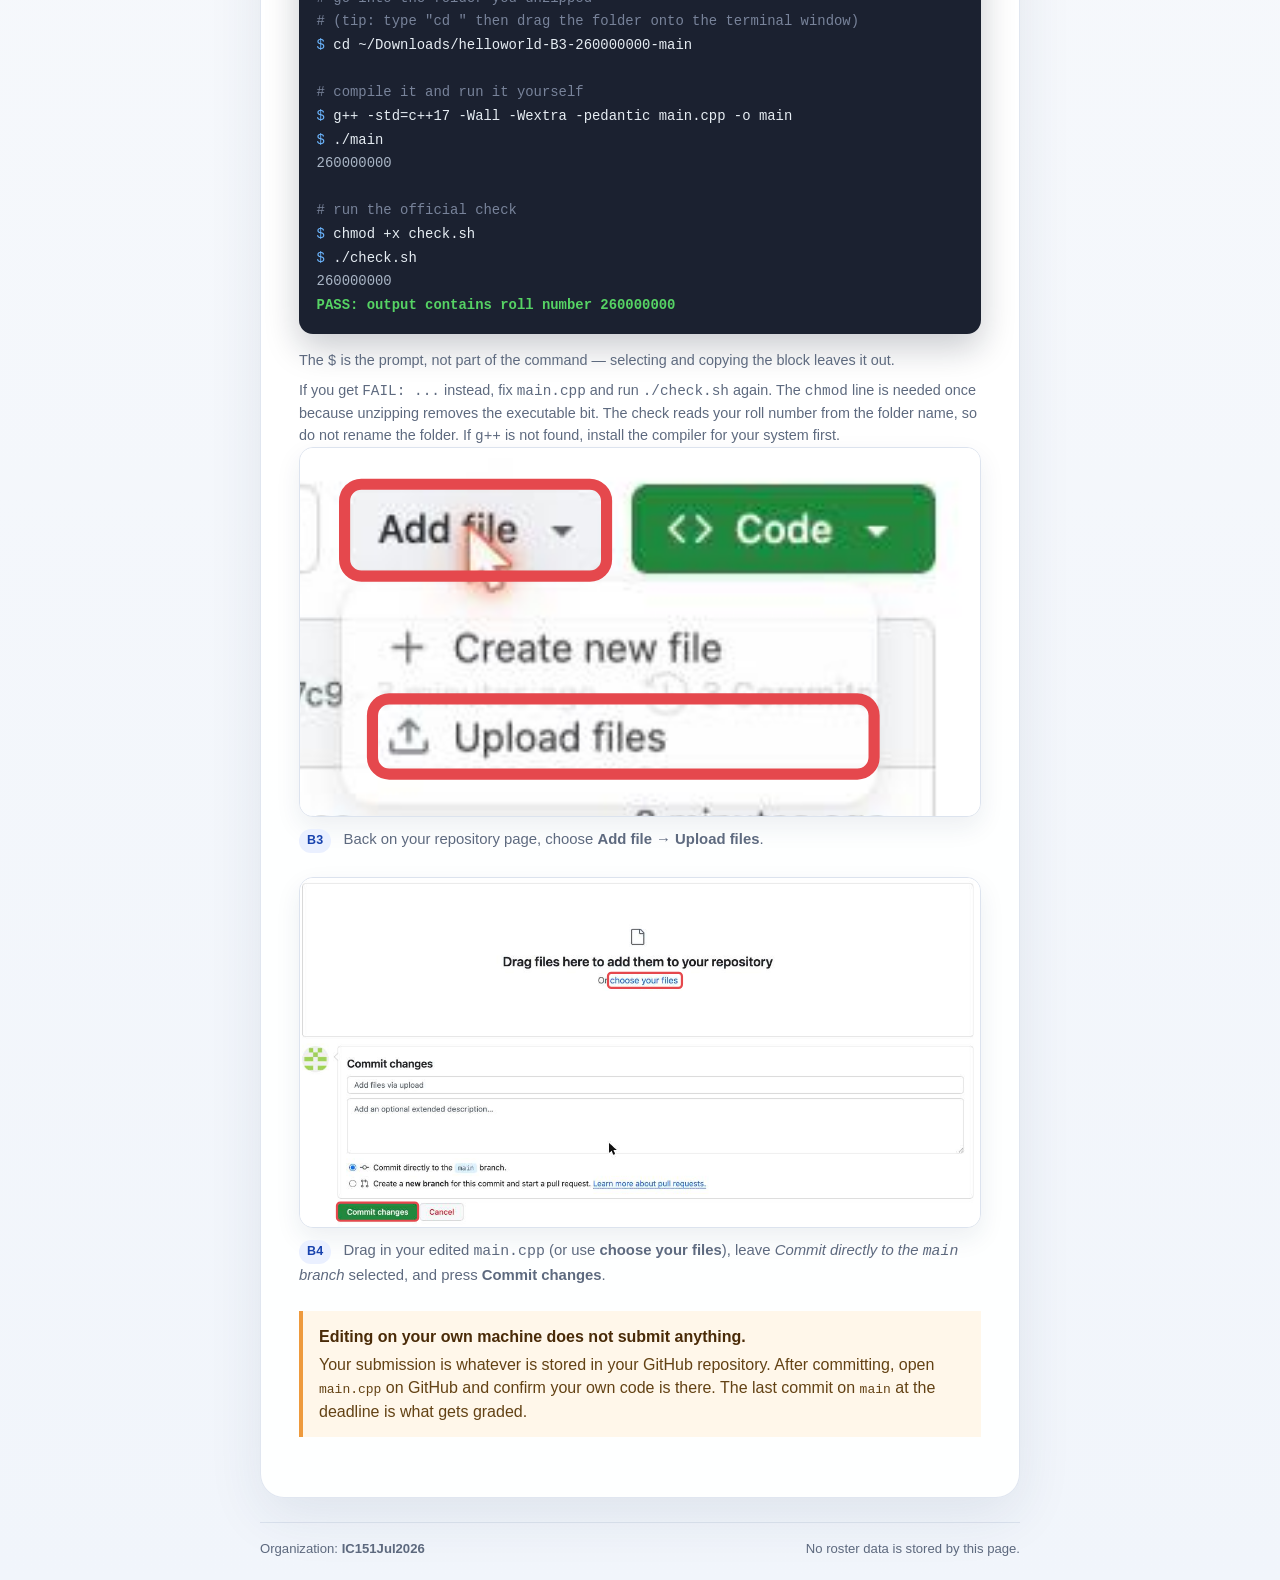
==== commit 48ccda43: "Update assignment portal" ====
--- a/index.html
+++ b/index.html
@@ -40,7 +40,7 @@
         <div class="notice"><strong>Sign in with your registered GitHub account.</strong><span>If you have not accepted your repository invitation yet, GitHub may show a 404 until you do.</span></div>
         <div class="button-row"><button id="back-button" type="button" class="secondary-button">Back</button><a id="continue-link" class="primary-button button-link" href="#" target="_blank" rel="noopener noreferrer">Continue to GitHub</a></div>
       </section>
-      <section class="instructions" aria-labelledby="instructions-title">
+      <section class="card instructions" aria-labelledby="instructions-title">
         <h2 id="instructions-title">Before you begin</h2>
         <ul>
           <li>Sign in to GitHub with the account whose username you submitted on the registration form.</li>
@@ -49,7 +49,7 @@
           <li>The portal only constructs a link. GitHub permissions protect the private repository.</li>
         </ul>
       </section>
-      <section class="instructions" aria-labelledby="trouble-title">
+      <section class="card instructions" aria-labelledby="trouble-title">
         <h2 id="trouble-title">Seeing a 404?</h2>
         <p>GitHub shows the same 404 whether the repository is missing or you simply cannot see it, so work through these in order.</p>
         <ul>
@@ -60,7 +60,7 @@
           <li>Still stuck? Contact your lab TA with your roll number and your GitHub username.</li>
         </ul>
       </section>
-      <section class="instructions" aria-labelledby="howto-title">
+      <section class="card instructions" aria-labelledby="howto-title">
         <h2 id="howto-title">How to do the assignment</h2>
         <p>Red boxes show where to click. There are two ways to submit &mdash; pick either one.</p>
 
@@ -71,7 +71,7 @@
             <image href="assets/edit-pencil.jpg" x="0" y="0" width="1504" height="755"></image>
             <rect fill="none" stroke="#e5484d" stroke-width="4" rx="6" x="1052" y="235" width="32" height="28"></rect>
           </svg>
-          <figcaption><strong>A1.</strong> Open <code>main.cpp</code> and click the pencil.</figcaption>
+          <figcaption><strong class="step">A1</strong> Open <code>main.cpp</code> and click the pencil.</figcaption>
         </figure>
         <figure class="shot">
           <svg viewBox="336 108 1166 224" role="img" aria-label="The GitHub editor with the placeholder text and the Commit changes button highlighted">
@@ -79,7 +79,7 @@
             <rect fill="none" stroke="#e5484d" stroke-width="4" rx="6" x="524" y="280" width="258" height="21"></rect>
             <rect fill="none" stroke="#e5484d" stroke-width="4" rx="6" x="1337" y="117" width="152" height="31"></rect>
           </svg>
-          <figcaption><strong>A2.</strong> Replace <code>REPLACE_WITH_YOUR_ROLL_NUMBER</code> with your roll number, then press <strong>Commit changes</strong>. Keep the branch as <code>main</code>.</figcaption>
+          <figcaption><strong class="step">A2</strong> Replace <code>REPLACE_WITH_YOUR_ROLL_NUMBER</code> with your roll number, then press <strong>Commit changes</strong>. Keep the branch as <code>main</code>.</figcaption>
         </figure>
 
         <h3>Option B &mdash; download, check on your machine, upload back</h3>
@@ -89,11 +89,11 @@
             <rect fill="none" stroke="#e5484d" stroke-width="4" rx="6" x="947" y="193" width="94" height="33"></rect>
             <rect fill="none" stroke="#e5484d" stroke-width="4" rx="6" x="660" y="516" width="190" height="31"></rect>
           </svg>
-          <figcaption><strong>B1.</strong> Click <strong>Code</strong>, then <strong>Download ZIP</strong>. Unzip it and keep the folder name exactly as it is.</figcaption>
+          <figcaption><strong class="step">B1</strong> Click <strong>Code</strong>, then <strong>Download ZIP</strong>. Unzip it and keep the folder name exactly as it is.</figcaption>
         </figure>
-        <p><strong>B2.</strong> Edit <code>main.cpp</code> in any editor, then open a terminal and check that your code actually runs <em>before</em> you submit it:</p>
+        <p><strong class="step">B2</strong> Edit <code>main.cpp</code> in any editor, then open a terminal and check that your code actually runs <em>before</em> you submit it:</p>
         <div class="terminal">
-          <div class="terminal-bar" aria-hidden="true"><span class="dot r"></span><span class="dot y"></span><span class="dot g"></span><span class="terminal-title">Terminal</span></div>
+          <div class="terminal-bar" aria-hidden="true"><span class="dot r"></span><span class="dot y"></span><span class="dot g"></span><span class="terminal-title">Terminal</span><button type="button" class="copy-btn" data-copy>Copy</button></div>
           <pre><code><span class="c"># go into the folder you unzipped</span>
 <span class="c"># (tip: type "cd " then drag the folder onto the terminal window)</span>
 <span class="p">$ </span>cd ~/Downloads/helloworld-B3-260000000-main
@@ -117,7 +117,7 @@
             <rect fill="none" stroke="#e5484d" stroke-width="4" rx="6" x="836" y="193" width="94" height="33"></rect>
             <rect fill="none" stroke="#e5484d" stroke-width="4" rx="6" x="846" y="270" width="180" height="27"></rect>
           </svg>
-          <figcaption><strong>B3.</strong> Back on your repository page, choose <strong>Add file &rarr; Upload files</strong>.</figcaption>
+          <figcaption><strong class="step">B3</strong> Back on your repository page, choose <strong>Add file &rarr; Upload files</strong>.</figcaption>
         </figure>
         <figure class="shot">
           <svg viewBox="140 20 1232 632" role="img" aria-label="The upload page with the file chooser and the Commit changes button highlighted">
@@ -125,7 +125,7 @@
             <rect fill="none" stroke="#e5484d" stroke-width="4" rx="6" x="698" y="192" width="134" height="27"></rect>
             <rect fill="none" stroke="#e5484d" stroke-width="4" rx="6" x="207" y="608" width="147" height="33"></rect>
           </svg>
-          <figcaption><strong>B4.</strong> Drag in your edited <code>main.cpp</code> (or use <strong>choose your files</strong>), leave <em>Commit directly to the <code>main</code> branch</em> selected, and press <strong>Commit changes</strong>.</figcaption>
+          <figcaption><strong class="step">B4</strong> Drag in your edited <code>main.cpp</code> (or use <strong>choose your files</strong>), leave <em>Commit directly to the <code>main</code> branch</em> selected, and press <strong>Commit changes</strong>.</figcaption>
         </figure>
 
         <div class="notice">
--- a/styles.css
+++ b/styles.css
@@ -227,74 +227,95 @@
   *, *::before, *::after { scroll-behavior: auto !important; transition: none !important; }
 }
 
-/* Screenshot walkthrough. Figures are SVG so the red pointers stay sharp at any
-   width and the crop is just a viewBox -- no image editing step to redo. */
-.shot {
-  margin: 1.25rem 0 1.75rem;
-}
+/* ---------------------------------------------------------------- walkthrough */
+
+/* The guidance sections read as cards too, so the page is one consistent stack
+   instead of styled cards followed by bare text. */
+.card.instructions {
+  padding: clamp(22px, 5vw, 38px);
+  color: var(--ink);
+}
+
+.card.instructions > p,
+.card.instructions ul {
+  color: var(--muted);
+}
+
+.instructions h3 {
+  margin: 30px 0 6px;
+  font-size: 1.02rem;
+  letter-spacing: -.01em;
+}
+
+.instructions h3:first-of-type { margin-top: 22px; }
+
+.option-note {
+  margin-bottom: 18px;
+  font-size: .95rem;
+  line-height: 1.6;
+}
+
+/* Step chips: A1, B2, ... */
+.step {
+  display: inline-block;
+  min-width: 26px;
+  margin-right: .5rem;
+  padding: .16rem .5rem;
+  border-radius: 999px;
+  background: var(--blue-soft);
+  color: var(--blue-dark);
+  font-size: .78rem;
+  font-weight: 800;
+  letter-spacing: .02em;
+  text-align: center;
+}
+
+/* Figures are SVG so the red pointers stay sharp at any width and cropping is
+   just a viewBox -- there is no image-editing step to redo. */
+.shot { margin: 0 0 1.5rem; }
 
 .shot svg {
   display: block;
   width: 100%;
   height: auto;
-  border: 1px solid rgba(15, 23, 42, 0.18);
-  border-radius: 10px;
+  border: 1px solid var(--line);
+  border-radius: 14px;
   background: #fff;
-}
-
-.shot .hi {
-  fill: none;
-  stroke: #e5484d;
-  stroke-width: 4;
-  rx: 6;
+  box-shadow: 0 10px 26px rgba(30, 52, 92, .08);
 }
 
 .shot figcaption {
-  margin-top: 0.6rem;
-  font-size: 0.95rem;
-  line-height: 1.5;
-}
-
-.instructions h3 {
-  margin-top: 2rem;
-}
-
-.instructions pre {
-  overflow-x: auto;
-  padding: 0.9rem 1rem;
-  border-radius: 8px;
-  background: rgba(15, 23, 42, 0.06);
-}
-
-@media (prefers-color-scheme: dark) {
-  .shot svg { border-color: rgba(148, 163, 184, 0.35); }
-  .instructions pre { background: rgba(148, 163, 184, 0.14); }
-}
-
-/* Terminal window. Deliberately dark in both colour schemes -- a terminal that
-   turns white in light mode stops reading as a terminal. */
+  margin-top: .7rem;
+  color: var(--muted);
+  font-size: .93rem;
+  line-height: 1.55;
+}
+
+/* ------------------------------------------------------------------ terminal */
+
+/* Deliberately dark in every colour scheme -- a terminal that turns white stops
+   reading as a terminal. */
 .terminal {
-  margin: 1.1rem 0 1rem;
-  border-radius: 10px;
+  margin: 1rem 0;
+  border-radius: 14px;
   overflow: hidden;
-  background: #1e2430;
-  box-shadow: 0 6px 20px rgba(15, 23, 42, 0.18);
+  background: #1b2130;
+  box-shadow: 0 14px 34px rgba(15, 23, 42, .22);
 }
 
 .terminal-bar {
   display: flex;
   align-items: center;
-  gap: 0.45rem;
-  padding: 0.55rem 0.8rem;
-  background: #2b3242;
-  border-bottom: 1px solid rgba(255, 255, 255, 0.08);
+  gap: .45rem;
+  padding: .6rem .85rem;
+  background: #262e3f;
+  border-bottom: 1px solid rgba(255, 255, 255, .07);
 }
 
 .terminal-bar .dot {
   width: 11px;
   height: 11px;
   border-radius: 50%;
-  display: inline-block;
   flex: none;
 }
 
@@ -303,38 +324,50 @@
 .terminal-bar .dot.g { background: #28c840; }
 
 .terminal-title {
-  margin-left: 0.5rem;
-  color: rgba(255, 255, 255, 0.55);
-  font-size: 0.8rem;
+  margin-left: .45rem;
+  color: rgba(255, 255, 255, .5);
+  font-size: .78rem;
   font-family: ui-monospace, SFMono-Regular, Menlo, Consolas, monospace;
 }
 
-.instructions .terminal pre,
+.copy-btn {
+  min-height: 30px;
+  margin-left: auto;
+  padding: .3rem .7rem;
+  border-radius: 8px;
+  color: rgba(255, 255, 255, .78);
+  background: rgba(255, 255, 255, .09);
+  font-size: .78rem;
+  font-weight: 650;
+}
+
+.copy-btn:hover { transform: none; background: rgba(255, 255, 255, .17); }
+.copy-btn.copied { color: #0f2417; background: #3fb950; }
+
 .terminal pre {
   margin: 0;
-  padding: 0.95rem 1.05rem;
-  background: transparent;
-  border-radius: 0;
+  padding: 1rem 1.1rem;
   overflow-x: auto;
   color: #e6edf3;
   font-family: ui-monospace, SFMono-Regular, Menlo, Consolas, monospace;
-  font-size: 0.87rem;
-  line-height: 1.65;
-}
-
-.terminal code {
-  background: none;
-  color: inherit;
-  padding: 0;
-}
-
-.terminal .c  { color: #7d8797; }
-.terminal .o  { color: #adbac7; }
-.terminal .ok { color: #3fb950; font-weight: 600; }
-
-/* The prompt is shown but never copied, so the block stays paste-safe. */
+  font-size: .87rem;
+  line-height: 1.7;
+}
+
+.terminal code { background: none; color: inherit; padding: 0; }
+
+.terminal .c  { color: #78839a; }
+.terminal .o  { color: #aab6c6; }
+.terminal .ok { color: #56d364; font-weight: 700; }
+
+/* Shown, but never copied, so the block stays paste-safe. */
 .terminal .p {
-  color: #58a6ff;
+  color: #6cb6ff;
   -webkit-user-select: none;
   user-select: none;
 }
+
+@media (max-width: 520px) {
+  .terminal pre { font-size: .8rem; }
+  .terminal-title { display: none; }
+}
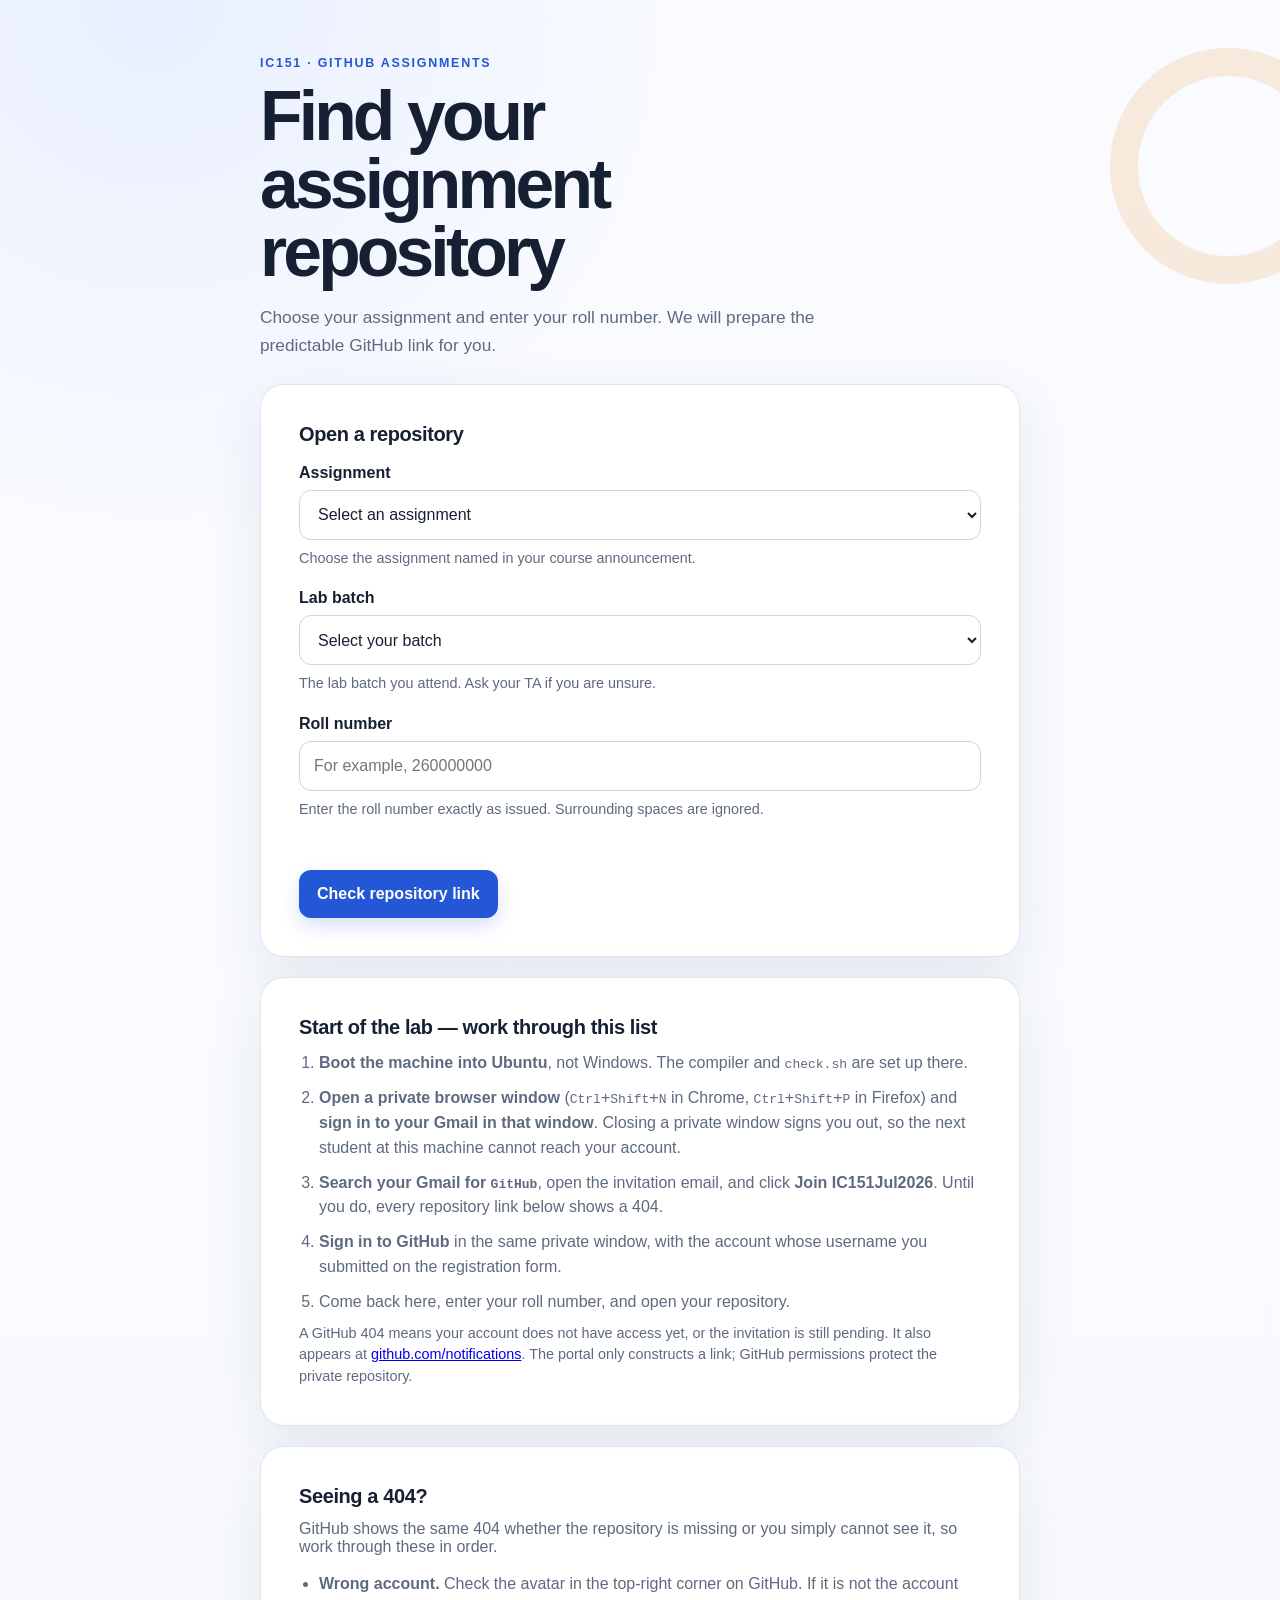
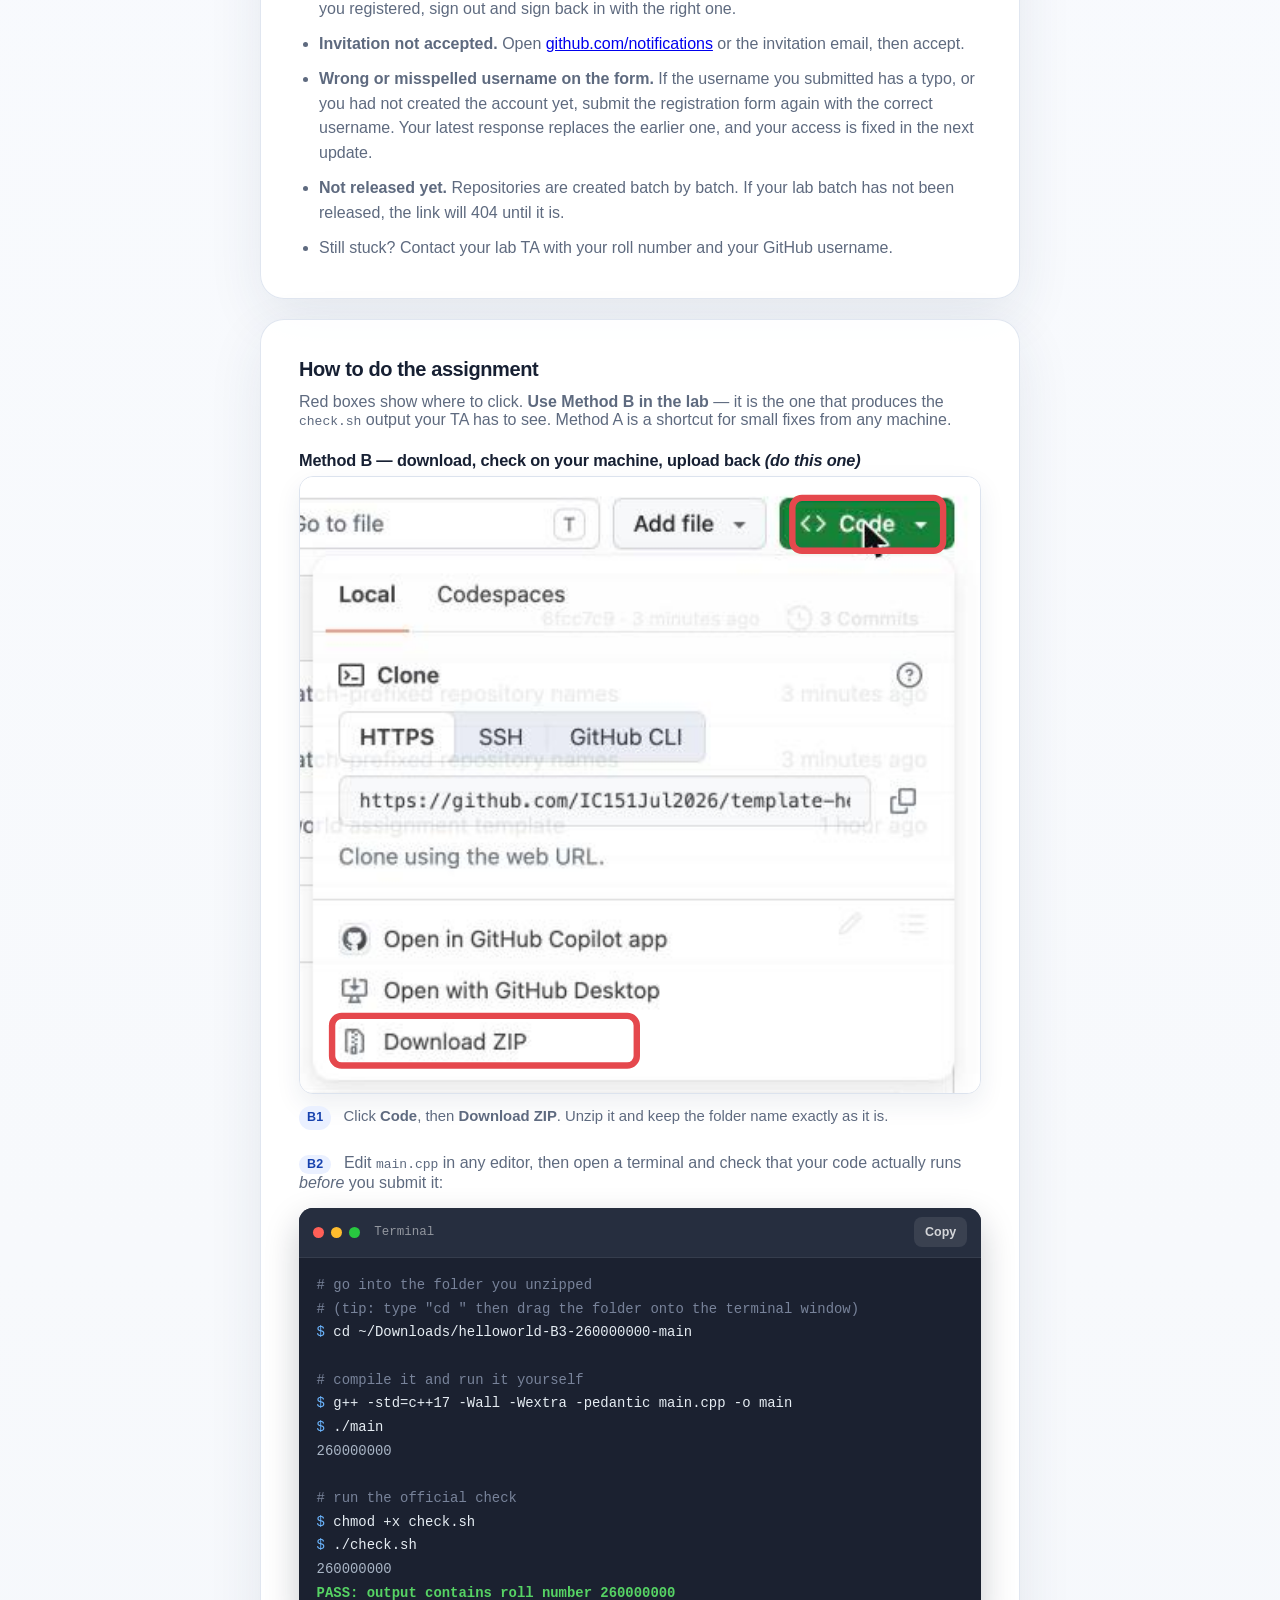
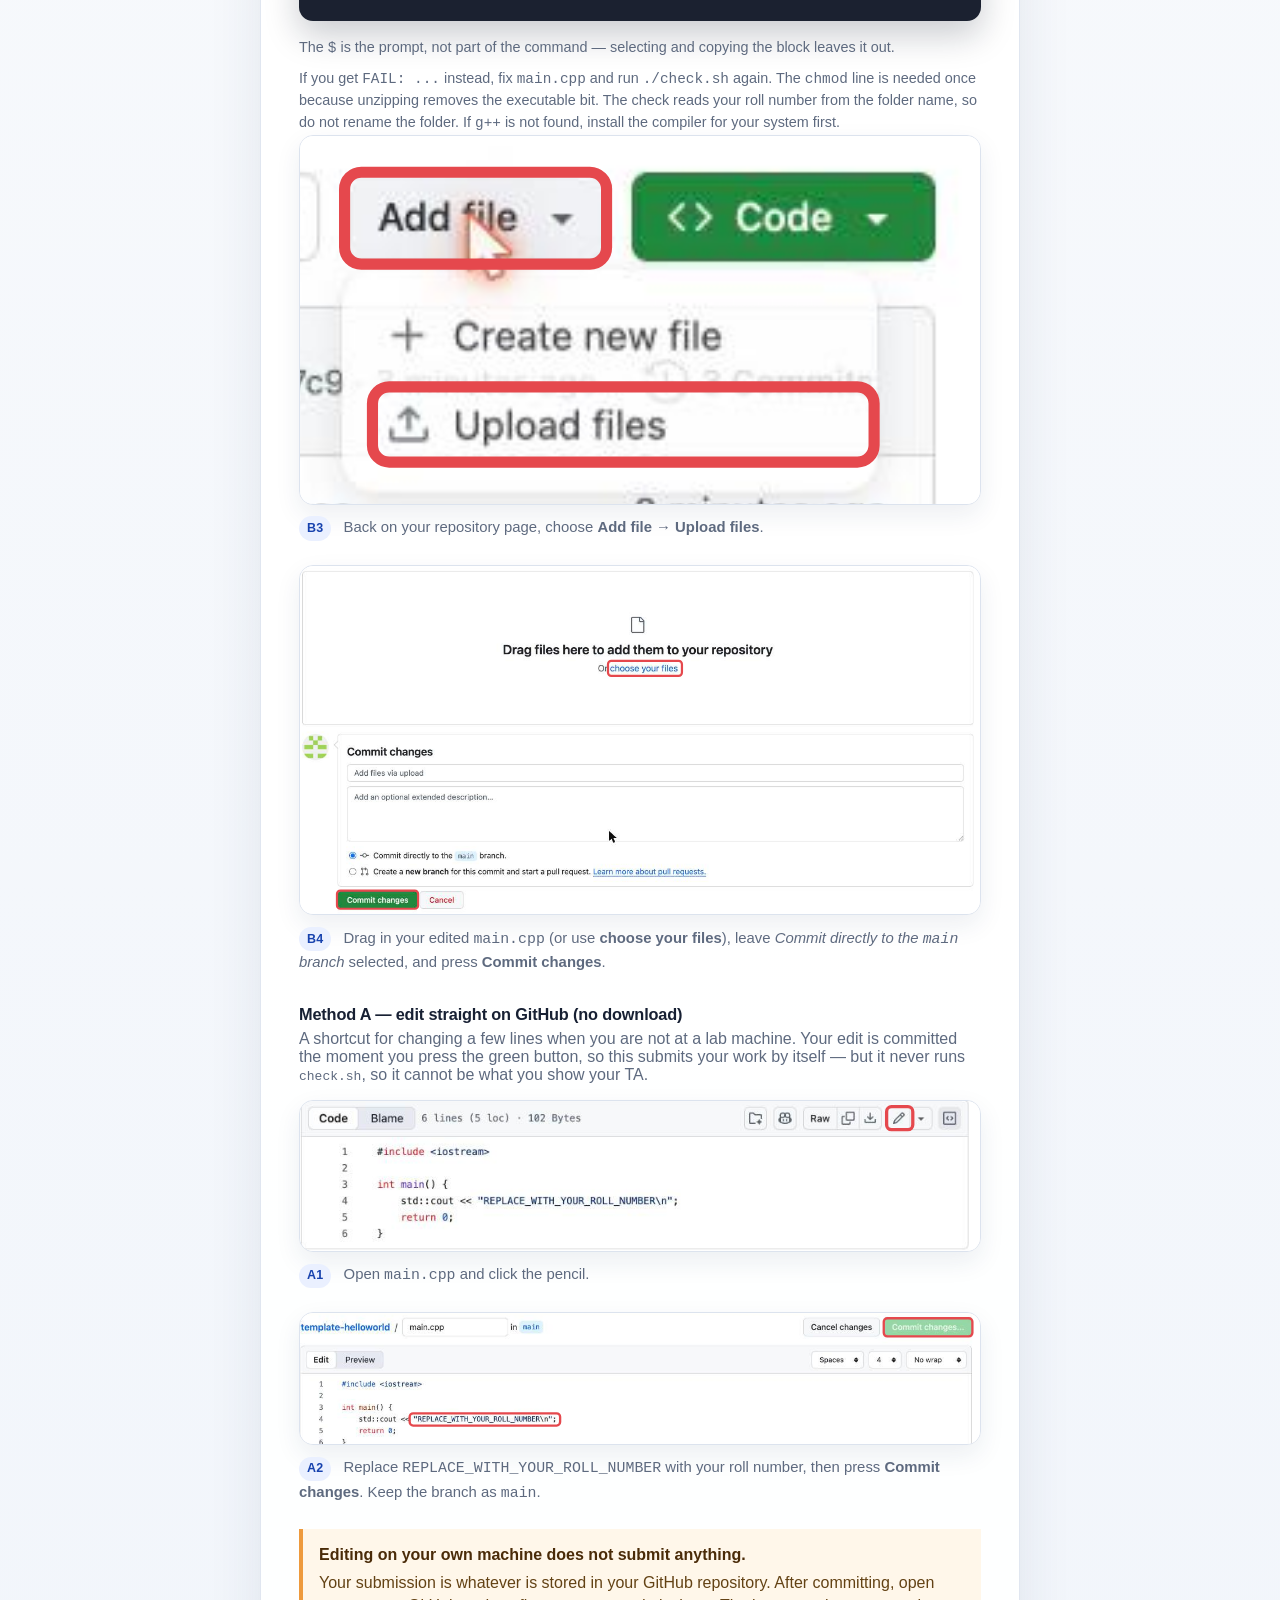
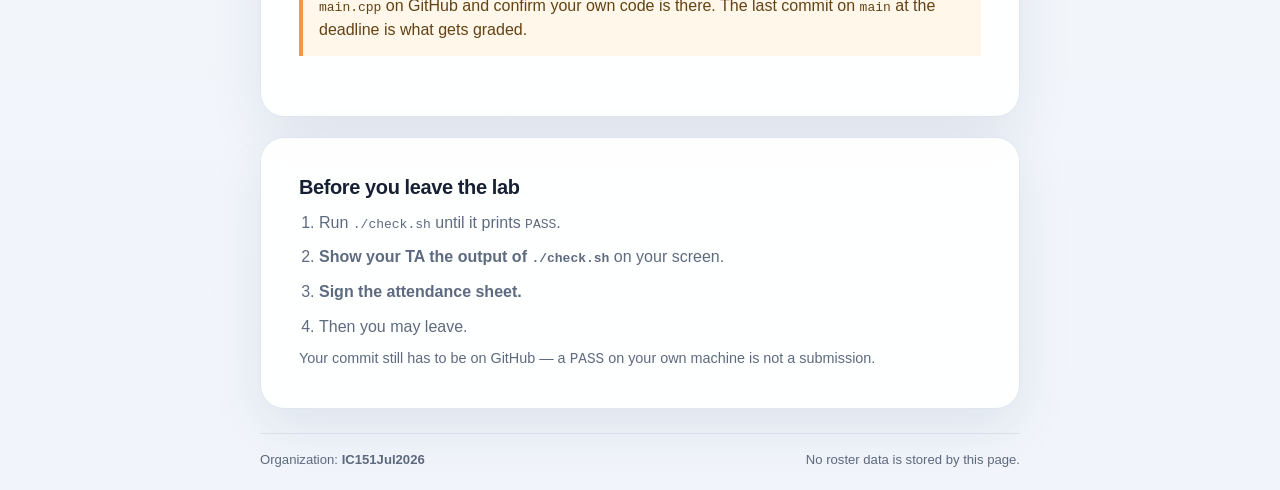
==== commit 50c620c2: "Update assignment portal" ====
--- a/index.html
+++ b/index.html
@@ -34,20 +34,25 @@
       </section>
       <section id="confirmation" class="card confirmation" aria-labelledby="confirmation-title" hidden>
         <p class="eyebrow">Confirm before opening</p>
-        <h2 id="confirmation-title">Your private GitHub repository</h2>
+        <h2 id="confirmation-title">Your assignments on GitHub</h2>
         <p id="confirmation-copy"></p>
+        <p class="field-help">Your team page &mdash; every assignment you have:</p>
+        <p class="repository-link-wrap"><a id="team-link" href="#" target="_blank" rel="noopener noreferrer"></a></p>
+        <p class="field-help">Or go straight to this one assignment:</p>
         <p class="repository-link-wrap"><a id="repository-link" href="#" target="_blank" rel="noopener noreferrer"></a></p>
-        <div class="notice"><strong>Sign in with your registered GitHub account.</strong><span>If you have not accepted your repository invitation yet, GitHub may show a 404 until you do.</span></div>
+        <div class="notice"><strong>Sign in with the account you accepted your invitation with.</strong><span>If you have not accepted the invitation emailed to your institute address, GitHub shows a 404 on both links until you do.</span></div>
         <div class="button-row"><button id="back-button" type="button" class="secondary-button">Back</button><a id="continue-link" class="primary-button button-link" href="#" target="_blank" rel="noopener noreferrer">Continue to GitHub</a></div>
       </section>
       <section class="card instructions" aria-labelledby="instructions-title">
-        <h2 id="instructions-title">Before you begin</h2>
-        <ul>
-          <li>Sign in to GitHub with the account whose username you submitted on the registration form.</li>
-          <li>Accept the invitation to your repository. GitHub emails it to you, and it also appears at <a href="https://github.com/notifications" target="_blank" rel="noopener noreferrer">github.com/notifications</a>.</li>
-          <li>A GitHub 404 means your account does not have access yet, or the invitation is still pending.</li>
-          <li>The portal only constructs a link. GitHub permissions protect the private repository.</li>
-        </ul>
+        <h2 id="instructions-title">Start of the lab &mdash; work through this list</h2>
+        <ol>
+          <li><strong>Boot the machine into Ubuntu</strong>, not Windows. The compiler and <code>check.sh</code> are set up there.</li>
+          <li><strong>Open a private browser window</strong> (<kbd>Ctrl</kbd>+<kbd>Shift</kbd>+<kbd>N</kbd> in Chrome, <kbd>Ctrl</kbd>+<kbd>Shift</kbd>+<kbd>P</kbd> in Firefox) and <strong>sign in to your Gmail in that window</strong>. Closing a private window signs you out, so the next student at this machine cannot reach your account.</li>
+          <li><strong>Search your Gmail for <code>GitHub</code></strong>, open the invitation email, and click <strong>Join IC151Jul2026</strong>. Until you do, every repository link below shows a 404.</li>
+          <li><strong>Sign in to GitHub</strong> in the same private window, with the account whose username you submitted on the registration form.</li>
+          <li>Come back here, enter your roll number, and open your repository.</li>
+        </ol>
+        <p class="field-help">A GitHub 404 means your account does not have access yet, or the invitation is still pending. It also appears at <a href="https://github.com/notifications" target="_blank" rel="noopener noreferrer">github.com/notifications</a>. The portal only constructs a link; GitHub permissions protect the private repository.</p>
       </section>
       <section class="card instructions" aria-labelledby="trouble-title">
         <h2 id="trouble-title">Seeing a 404?</h2>
@@ -62,27 +67,9 @@
       </section>
       <section class="card instructions" aria-labelledby="howto-title">
         <h2 id="howto-title">How to do the assignment</h2>
-        <p>Red boxes show where to click. There are two ways to submit &mdash; pick either one.</p>
+        <p>Red boxes show where to click. <strong>Use Method B in the lab</strong> &mdash; it is the one that produces the <code>check.sh</code> output your TA has to see. Method A is a shortcut for small fixes from any machine.</p>
 
-        <h3>Option A &mdash; edit straight on GitHub (no download)</h3>
-        <p>Simplest if you only need to change a few lines. Your edit is committed the moment you press the green button, so this submits your work by itself.</p>
-        <figure class="shot">
-          <svg viewBox="336 228 830 184" role="img" aria-label="The main.cpp file page with the pencil edit button highlighted">
-            <image href="assets/edit-pencil.jpg" x="0" y="0" width="1504" height="755"></image>
-            <rect fill="none" stroke="#e5484d" stroke-width="4" rx="6" x="1052" y="235" width="32" height="28"></rect>
-          </svg>
-          <figcaption><strong class="step">A1</strong> Open <code>main.cpp</code> and click the pencil.</figcaption>
-        </figure>
-        <figure class="shot">
-          <svg viewBox="336 108 1166 224" role="img" aria-label="The GitHub editor with the placeholder text and the Commit changes button highlighted">
-            <image href="assets/edit-editor.jpg" x="0" y="0" width="1504" height="755"></image>
-            <rect fill="none" stroke="#e5484d" stroke-width="4" rx="6" x="524" y="280" width="258" height="21"></rect>
-            <rect fill="none" stroke="#e5484d" stroke-width="4" rx="6" x="1337" y="117" width="152" height="31"></rect>
-          </svg>
-          <figcaption><strong class="step">A2</strong> Replace <code>REPLACE_WITH_YOUR_ROLL_NUMBER</code> with your roll number, then press <strong>Commit changes</strong>. Keep the branch as <code>main</code>.</figcaption>
-        </figure>
-
-        <h3>Option B &mdash; download, check on your machine, upload back</h3>
+        <h3>Method B &mdash; download, check on your machine, upload back <em>(do this one)</em></h3>
         <figure class="shot">
           <svg viewBox="640 180 424 384" role="img" aria-label="The Code button expanded with Download ZIP highlighted">
             <image href="assets/download-zip.jpg" x="0" y="0" width="1504" height="756"></image>
@@ -128,14 +115,42 @@
           <figcaption><strong class="step">B4</strong> Drag in your edited <code>main.cpp</code> (or use <strong>choose your files</strong>), leave <em>Commit directly to the <code>main</code> branch</em> selected, and press <strong>Commit changes</strong>.</figcaption>
         </figure>
 
+        <h3>Method A &mdash; edit straight on GitHub (no download)</h3>
+        <p>A shortcut for changing a few lines when you are not at a lab machine. Your edit is committed the moment you press the green button, so this submits your work by itself &mdash; but it never runs <code>check.sh</code>, so it cannot be what you show your TA.</p>
+        <figure class="shot">
+          <svg viewBox="336 228 830 184" role="img" aria-label="The main.cpp file page with the pencil edit button highlighted">
+            <image href="assets/edit-pencil.jpg" x="0" y="0" width="1504" height="755"></image>
+            <rect fill="none" stroke="#e5484d" stroke-width="4" rx="6" x="1052" y="235" width="32" height="28"></rect>
+          </svg>
+          <figcaption><strong class="step">A1</strong> Open <code>main.cpp</code> and click the pencil.</figcaption>
+        </figure>
+        <figure class="shot">
+          <svg viewBox="336 108 1166 224" role="img" aria-label="The GitHub editor with the placeholder text and the Commit changes button highlighted">
+            <image href="assets/edit-editor.jpg" x="0" y="0" width="1504" height="755"></image>
+            <rect fill="none" stroke="#e5484d" stroke-width="4" rx="6" x="524" y="280" width="258" height="21"></rect>
+            <rect fill="none" stroke="#e5484d" stroke-width="4" rx="6" x="1337" y="117" width="152" height="31"></rect>
+          </svg>
+          <figcaption><strong class="step">A2</strong> Replace <code>REPLACE_WITH_YOUR_ROLL_NUMBER</code> with your roll number, then press <strong>Commit changes</strong>. Keep the branch as <code>main</code>.</figcaption>
+        </figure>
+
         <div class="notice">
           <strong>Editing on your own machine does not submit anything.</strong>
           <span>Your submission is whatever is stored in your GitHub repository. After committing, open <code>main.cpp</code> on GitHub and confirm your own code is there. The last commit on <code>main</code> at the deadline is what gets graded.</span>
         </div>
       </section>
+      <section class="card instructions" aria-labelledby="leaving-title">
+        <h2 id="leaving-title">Before you leave the lab</h2>
+        <ol>
+          <li>Run <code>./check.sh</code> until it prints <code>PASS</code>.</li>
+          <li><strong>Show your TA the output of <code>./check.sh</code></strong> on your screen.</li>
+          <li><strong>Sign the attendance sheet.</strong></li>
+          <li>Then you may leave.</li>
+        </ol>
+        <p class="field-help">Your commit still has to be on GitHub &mdash; a <code>PASS</code> on your own machine is not a submission.</p>
+      </section>
       <footer><span>Organization: <strong>IC151Jul2026</strong></span><span>No roster data is stored by this page.</span></footer>
     </main>
-    <script>window.PORTAL_CONFIG = {organization: "IC151Jul2026", courseName: "IC151", assignments: [{"id":"helloworld","title":"Hello World"}], repositoryPattern: "{assignment}-{batch}-{roll}", batches: ["A1","A2","A3","A4","B1","B2","B3","B4"]};</script>
+    <script>window.PORTAL_CONFIG = {organization: "IC151Jul2026", courseName: "IC151", assignments: [{"id":"helloworld","title":"Hello World"},{"id":"variables","title":"Variables"}], repositoryPattern: "{assignment}-{batch}-{roll}", teamPattern: "student-{batch}-{roll}", batches: ["A1","A2","A3","A4","B1","B2","B3","B4"]};</script>
     <script src="app.js" defer></script>
   </body>
 </html>
--- a/styles.css
+++ b/styles.css
@@ -196,7 +196,8 @@
 
 .instructions h2 { color: var(--ink); margin-bottom: 12px; }
 
-.instructions ul {
+.instructions ul,
+.instructions ol {
   display: grid;
   gap: 10px;
   margin: 0;
@@ -237,7 +238,8 @@
 }
 
 .card.instructions > p,
-.card.instructions ul {
+.card.instructions ul,
+.card.instructions ol {
   color: var(--muted);
 }
 
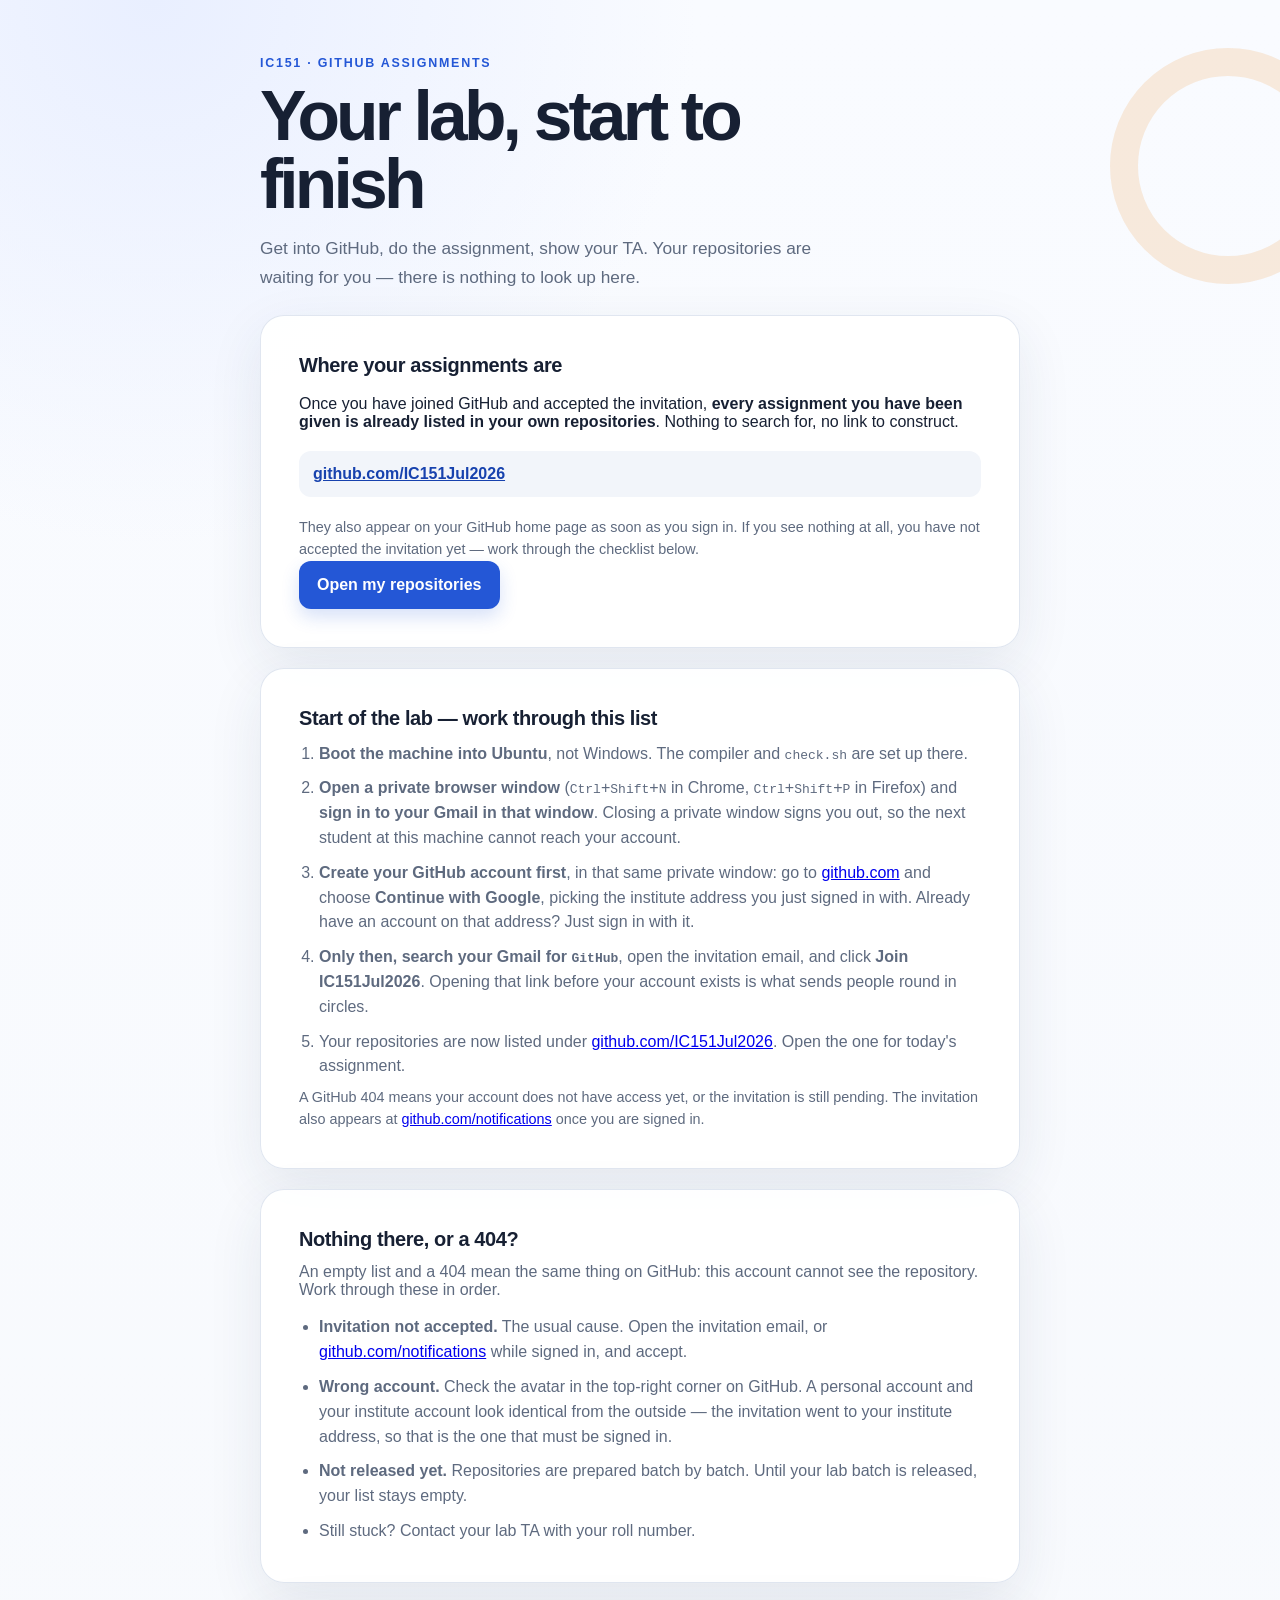
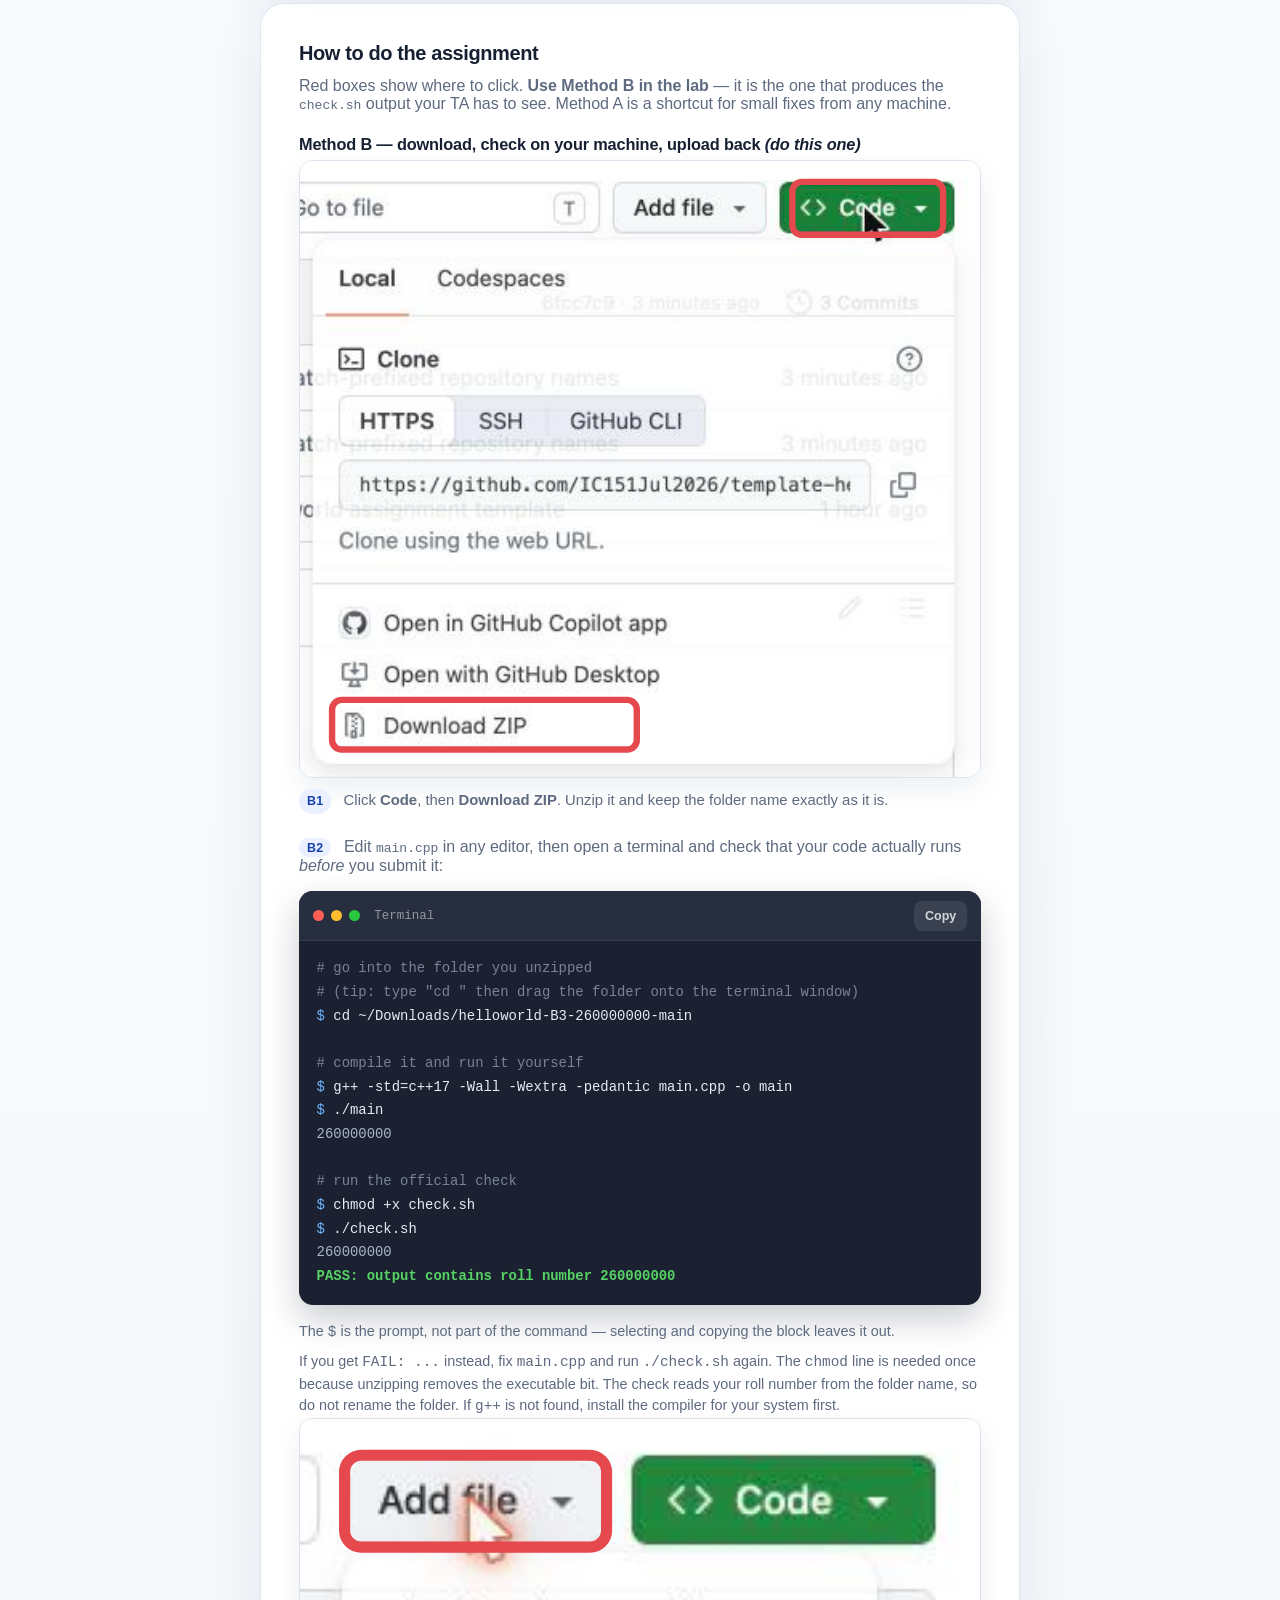
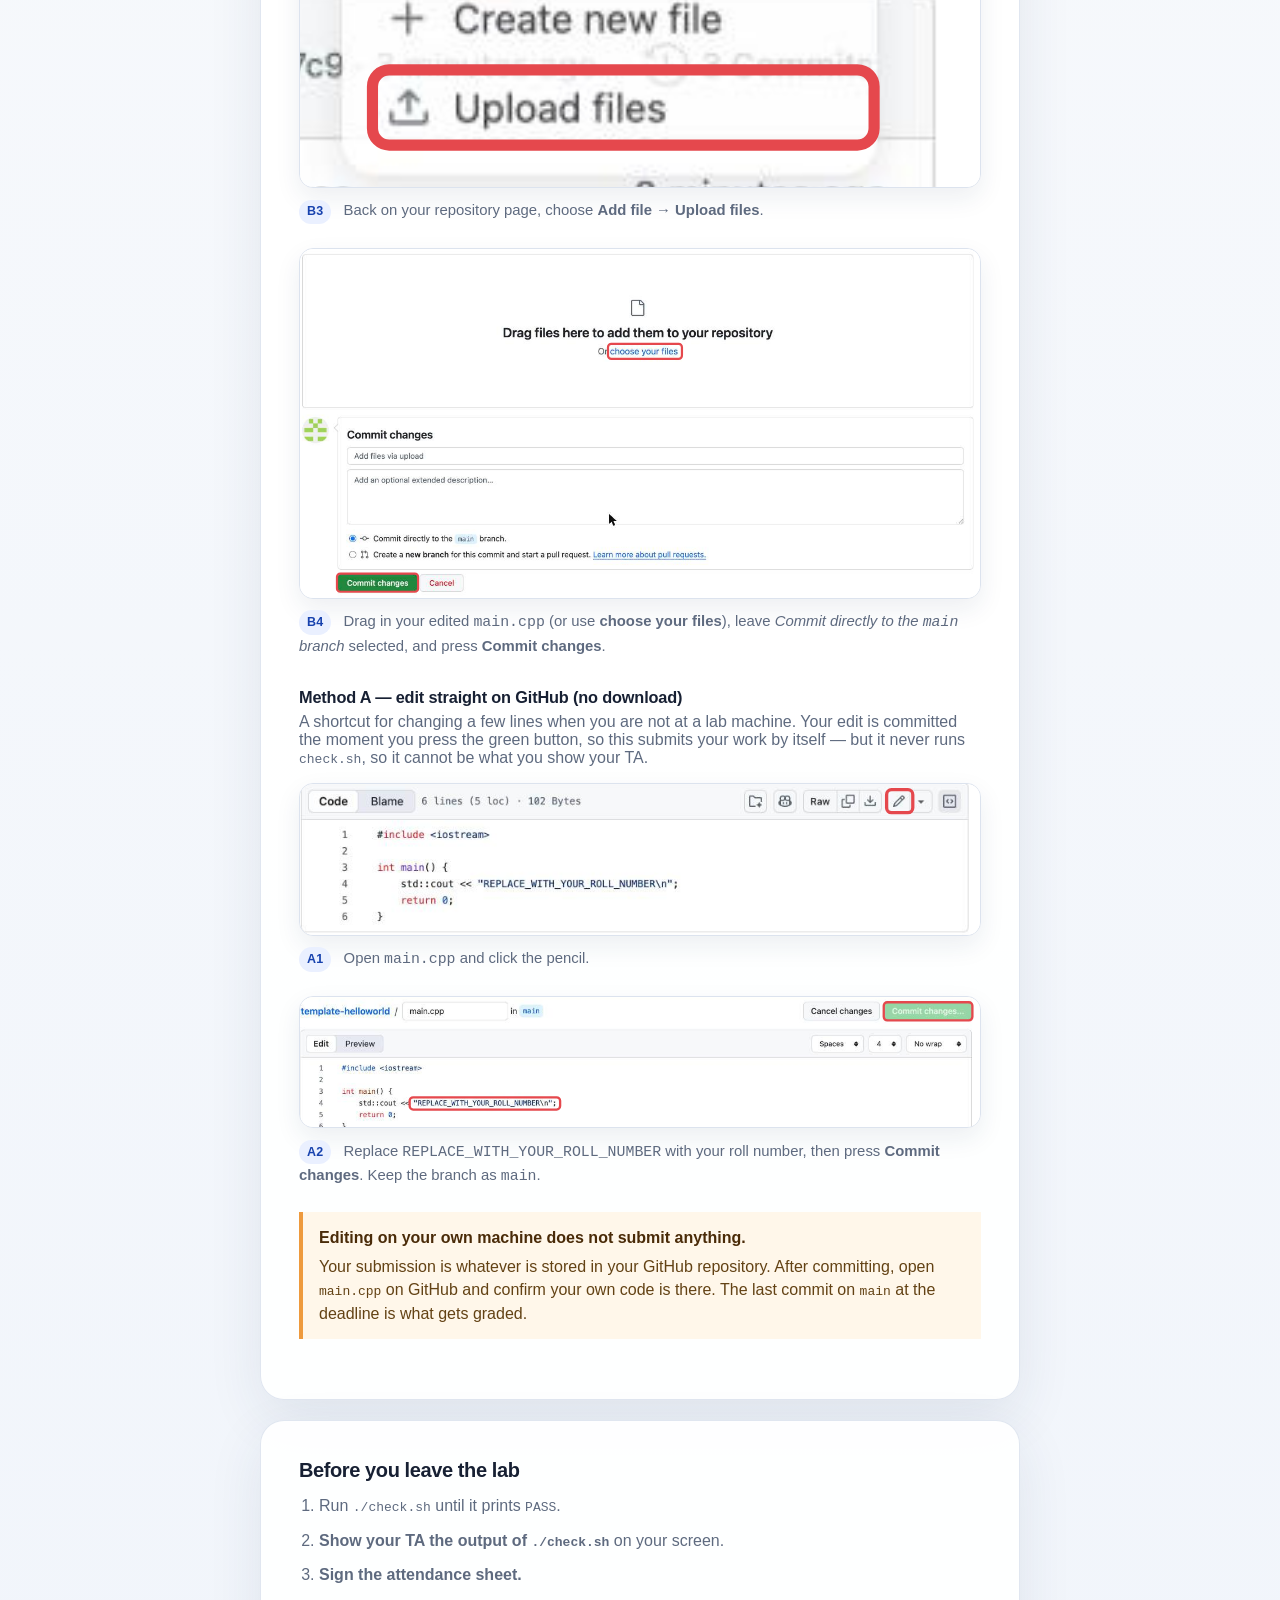
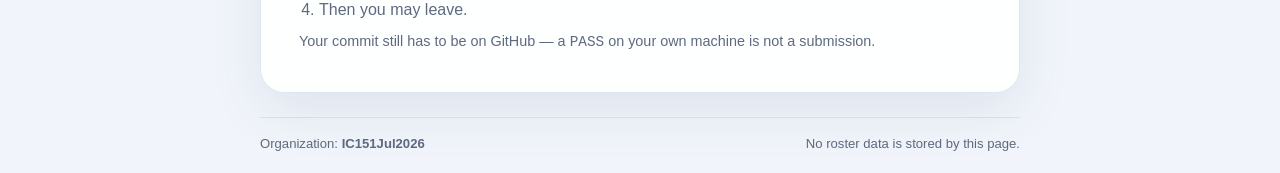
==== commit 42604977: "Update assignment portal" ====
--- a/index.html
+++ b/index.html
@@ -11,58 +11,35 @@
     <main class="page-shell">
       <section class="hero" aria-labelledby="page-title">
         <p class="eyebrow">IC151 · GitHub assignments</p>
-        <h1 id="page-title">Find your assignment repository</h1>
-        <p class="intro">Choose your assignment and enter your roll number. We will prepare the predictable GitHub link for you.</p>
+        <h1 id="page-title">Your lab, start to finish</h1>
+        <p class="intro">Get into GitHub, do the assignment, show your TA. Your repositories are waiting for you &mdash; there is nothing to look up here.</p>
       </section>
-      <section class="card" aria-labelledby="form-title">
-        <h2 id="form-title">Open a repository</h2>
-        <form id="repository-form" novalidate>
-          <label for="assignment">Assignment</label>
-          <select id="assignment" name="assignment" required>
-            <option value="">Select an assignment</option>
-          </select>
-          <p id="assignment-help" class="field-help">Choose the assignment named in your course announcement.</p>
-          <label for="batch">Lab batch</label>
-          <select id="batch" name="batch" required><option value="">Select your batch</option><option value="A1">A1</option><option value="A2">A2</option><option value="A3">A3</option><option value="A4">A4</option><option value="B1">B1</option><option value="B2">B2</option><option value="B3">B3</option><option value="B4">B4</option></select>
-          <p id="batch-help" class="field-help">The lab batch you attend. Ask your TA if you are unsure.</p>
-          <label for="roll">Roll number</label>
-          <input id="roll" name="roll" type="text" inputmode="text" autocomplete="off" spellcheck="false" placeholder="For example, 260000000" required aria-describedby="roll-help form-status">
-          <p id="roll-help" class="field-help">Enter the roll number exactly as issued. Surrounding spaces are ignored.</p>
-          <p id="form-status" class="status" role="status" aria-live="polite"></p>
-          <button type="submit" class="primary-button">Check repository link</button>
-        </form>
-      </section>
-      <section id="confirmation" class="card confirmation" aria-labelledby="confirmation-title" hidden>
-        <p class="eyebrow">Confirm before opening</p>
-        <h2 id="confirmation-title">Your assignments on GitHub</h2>
-        <p id="confirmation-copy"></p>
-        <p class="field-help">Your team page &mdash; every assignment you have:</p>
-        <p class="repository-link-wrap"><a id="team-link" href="#" target="_blank" rel="noopener noreferrer"></a></p>
-        <p class="field-help">Or go straight to this one assignment:</p>
-        <p class="repository-link-wrap"><a id="repository-link" href="#" target="_blank" rel="noopener noreferrer"></a></p>
-        <div class="notice"><strong>Sign in with the account you accepted your invitation with.</strong><span>If you have not accepted the invitation emailed to your institute address, GitHub shows a 404 on both links until you do.</span></div>
-        <div class="button-row"><button id="back-button" type="button" class="secondary-button">Back</button><a id="continue-link" class="primary-button button-link" href="#" target="_blank" rel="noopener noreferrer">Continue to GitHub</a></div>
+      <section class="card" aria-labelledby="repos-title">
+        <h2 id="repos-title">Where your assignments are</h2>
+        <p>Once you have joined GitHub and accepted the invitation, <strong>every assignment you have been given is already listed in your own repositories</strong>. Nothing to search for, no link to construct.</p>
+        <p class="repository-link-wrap"><a href="https://github.com/IC151Jul2026" target="_blank" rel="noopener noreferrer">github.com/IC151Jul2026</a></p>
+        <p class="field-help">They also appear on your GitHub home page as soon as you sign in. If you see nothing at all, you have not accepted the invitation yet &mdash; work through the checklist below.</p>
+        <div class="button-row"><a class="primary-button button-link" href="https://github.com/IC151Jul2026" target="_blank" rel="noopener noreferrer">Open my repositories</a></div>
       </section>
       <section class="card instructions" aria-labelledby="instructions-title">
         <h2 id="instructions-title">Start of the lab &mdash; work through this list</h2>
         <ol>
           <li><strong>Boot the machine into Ubuntu</strong>, not Windows. The compiler and <code>check.sh</code> are set up there.</li>
           <li><strong>Open a private browser window</strong> (<kbd>Ctrl</kbd>+<kbd>Shift</kbd>+<kbd>N</kbd> in Chrome, <kbd>Ctrl</kbd>+<kbd>Shift</kbd>+<kbd>P</kbd> in Firefox) and <strong>sign in to your Gmail in that window</strong>. Closing a private window signs you out, so the next student at this machine cannot reach your account.</li>
-          <li><strong>Search your Gmail for <code>GitHub</code></strong>, open the invitation email, and click <strong>Join IC151Jul2026</strong>. Until you do, every repository link below shows a 404.</li>
-          <li><strong>Sign in to GitHub</strong> in the same private window, with the account whose username you submitted on the registration form.</li>
-          <li>Come back here, enter your roll number, and open your repository.</li>
+          <li><strong>Create your GitHub account first</strong>, in that same private window: go to <a href="https://github.com/login" target="_blank" rel="noopener noreferrer">github.com</a> and choose <strong>Continue with Google</strong>, picking the institute address you just signed in with. Already have an account on that address? Just sign in with it.</li>
+          <li><strong>Only then, search your Gmail for <code>GitHub</code></strong>, open the invitation email, and click <strong>Join IC151Jul2026</strong>. Opening that link before your account exists is what sends people round in circles.</li>
+          <li>Your repositories are now listed under <a href="https://github.com/IC151Jul2026" target="_blank" rel="noopener noreferrer">github.com/IC151Jul2026</a>. Open the one for today's assignment.</li>
         </ol>
-        <p class="field-help">A GitHub 404 means your account does not have access yet, or the invitation is still pending. It also appears at <a href="https://github.com/notifications" target="_blank" rel="noopener noreferrer">github.com/notifications</a>. The portal only constructs a link; GitHub permissions protect the private repository.</p>
+        <p class="field-help">A GitHub 404 means your account does not have access yet, or the invitation is still pending. The invitation also appears at <a href="https://github.com/notifications" target="_blank" rel="noopener noreferrer">github.com/notifications</a> once you are signed in.</p>
       </section>
       <section class="card instructions" aria-labelledby="trouble-title">
-        <h2 id="trouble-title">Seeing a 404?</h2>
-        <p>GitHub shows the same 404 whether the repository is missing or you simply cannot see it, so work through these in order.</p>
+        <h2 id="trouble-title">Nothing there, or a 404?</h2>
+        <p>An empty list and a 404 mean the same thing on GitHub: this account cannot see the repository. Work through these in order.</p>
         <ul>
-          <li><strong>Wrong account.</strong> Check the avatar in the top-right corner on GitHub. If it is not the account you registered, sign out and sign back in with the right one.</li>
-          <li><strong>Invitation not accepted.</strong> Open <a href="https://github.com/notifications" target="_blank" rel="noopener noreferrer">github.com/notifications</a> or the invitation email, then accept.</li>
-          <li><strong>Wrong or misspelled username on the form.</strong> If the username you submitted has a typo, or you had not created the account yet, submit the registration form again with the correct username. Your latest response replaces the earlier one, and your access is fixed in the next update.</li>
-          <li><strong>Not released yet.</strong> Repositories are created batch by batch. If your lab batch has not been released, the link will 404 until it is.</li>
-          <li>Still stuck? Contact your lab TA with your roll number and your GitHub username.</li>
+          <li><strong>Invitation not accepted.</strong> The usual cause. Open the invitation email, or <a href="https://github.com/notifications" target="_blank" rel="noopener noreferrer">github.com/notifications</a> while signed in, and accept.</li>
+          <li><strong>Wrong account.</strong> Check the avatar in the top-right corner on GitHub. A personal account and your institute account look identical from the outside &mdash; the invitation went to your institute address, so that is the one that must be signed in.</li>
+          <li><strong>Not released yet.</strong> Repositories are prepared batch by batch. Until your lab batch is released, your list stays empty.</li>
+          <li>Still stuck? Contact your lab TA with your roll number.</li>
         </ul>
       </section>
       <section class="card instructions" aria-labelledby="howto-title">
@@ -150,7 +127,6 @@
       </section>
       <footer><span>Organization: <strong>IC151Jul2026</strong></span><span>No roster data is stored by this page.</span></footer>
     </main>
-    <script>window.PORTAL_CONFIG = {organization: "IC151Jul2026", courseName: "IC151", assignments: [{"id":"helloworld","title":"Hello World"},{"id":"variables","title":"Variables"}], repositoryPattern: "{assignment}-{batch}-{roll}", teamPattern: "student-{batch}-{roll}", batches: ["A1","A2","A3","A4","B1","B2","B3","B4"]};</script>
     <script src="app.js" defer></script>
   </body>
 </html>
